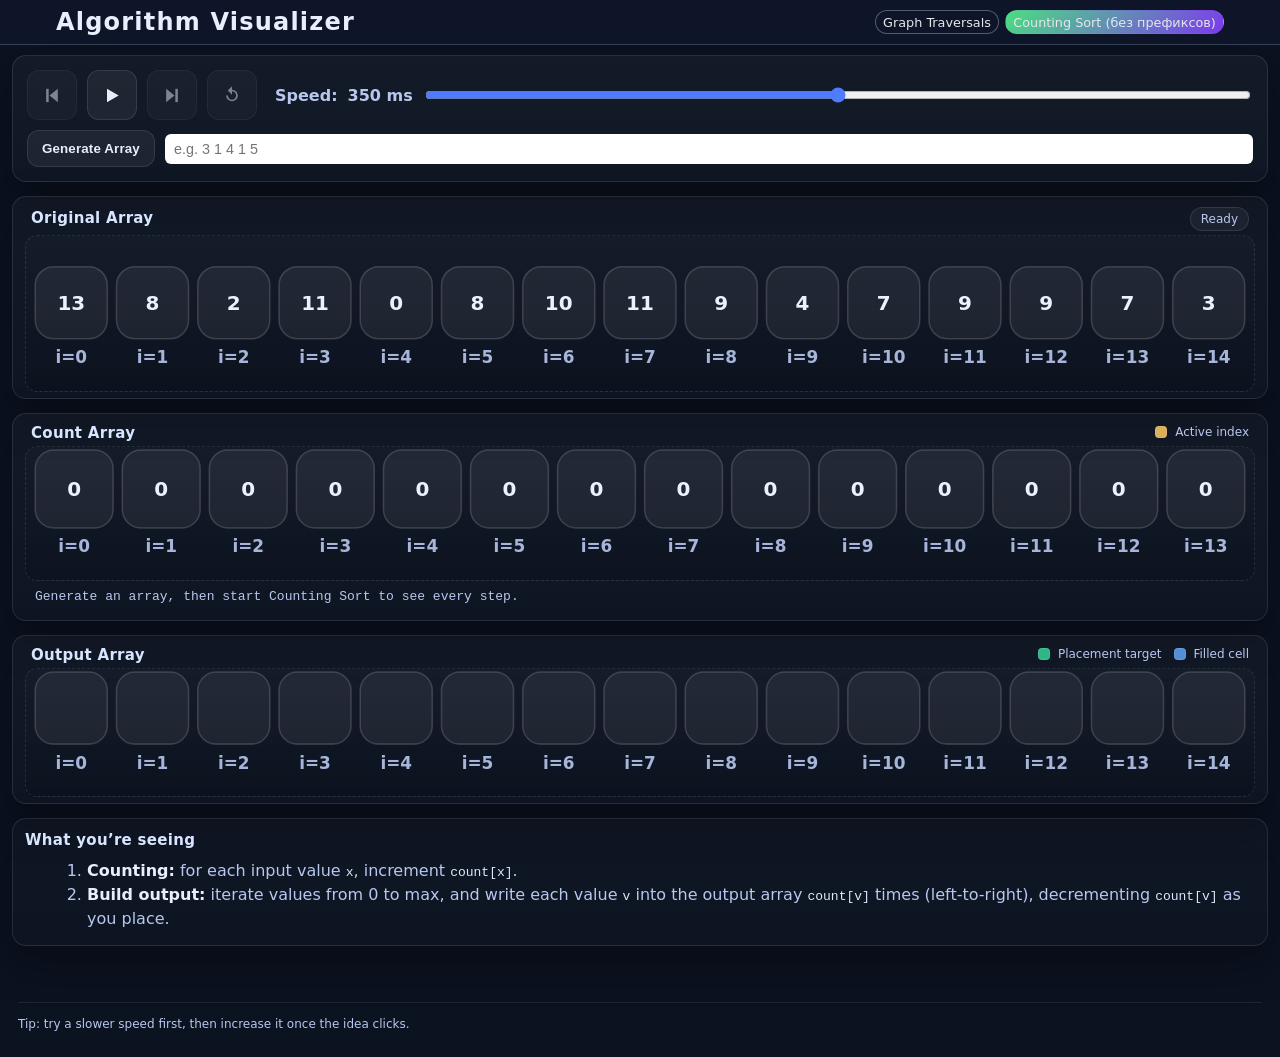
==== counting.html @ d0482acc "удалила кнопку start sort, размеры кнопок сделала побольше, логику кнопок чуть исправила" ====
<!DOCTYPE html>
<html lang="en">
<head>
  <meta charset="UTF-8" />
  <meta name="viewport" content="width=device-width, initial-scale=1.0" />
  <title>Counting Sort - Algorithm Visualizer</title>
  <link rel="stylesheet" href="style for counting.css" />
</head>
<body>
  <header class="header">
    <h1>Algorithm Visualizer</h1>
    <nav class="nav">
      <a href="graph.html" class="nav-link">Graph Traversals</a>
      <a href="counting.html" class="nav-link nav-link--active">Counting Sort (без префиксов)</a>
    </nav>
  </header>

  <main class="container">
      <section class="controls" aria-label="Controls">
        <!-- playback row: start, pause, steps, reset + speed slider -->
        <div class="controls-row controls-row-playback">
          <button id="stepBackBtn" class="btn icon-btn" disabled title="Step Backward">
            <svg viewBox="0 0 24 24">
              <polygon points="19,4 9,12 19,20"></polygon>
              <rect x="5" y="4" width="3" height="16"></rect>
            </svg>
          </button>
          <button id="playPauseBtn" class="btn icon-btn" title="Resume">
            <svg id="playPauseIcon" viewBox="0 0 24 24">
              <polygon points="6,4 20,12 6,20"></polygon>
            </svg>
          </button>
          <button id="stepForwardBtn" class="btn icon-btn" disabled title="Step Forward">
            <svg viewBox="0 0 24 24">
              <polygon points="5,4 15,12 5,20"></polygon>
              <rect x="16" y="4" width="3" height="16"></rect>
            </svg>
          </button>
          <button id="resetBtn" class="btn icon-btn" disabled title="Reset">
            <svg viewBox="0 0 24 24">
              <path d="M12 5V1L7 6l5 5V7a5 5 0 1 1-5 5H5a7 7 0 1 0 7-7z"></path>
            </svg>
          </button>
          <label for="speed" class="label controls-speed-label">
            Speed:
            <span id="speedLabel" class="speed-label-text">250 ms</span>
          </label>
          <input id="speed" type="range" min="1" max="5" step="1" value="3" class="controls-speed-slider" />
        </div>
        <!-- array generation row: generate button + custom input -->
        <div class="controls-row controls-row-generate">
          <button id="generateBtn" class="btn">Generate Array</button>
          <input id="customArray" type="text" placeholder="e.g. 3 1 4 1 5" class="input-array" />
        </div>
      </section>

      <section class="panel panel-viz">
        <div class="panel-header">
          <h2>Original Array</h2>
          <div id="phaseBadge" class="phase-badge" aria-live="polite">Ready</div>
        </div>
        <div class="viz-area">
          <svg
            id="inputSvg"
            class="viz-svg"
            viewBox="0 0 800 220"
            role="img"
            aria-label="Original array visualization"
          ></svg>
        </div>
      </section>

      <section class="panel panel-viz">
        <div class="panel-header">
          <h2>Count Array</h2>
          <div class="legend">
            <span class="legend-item">
              <span class="swatch swatch-active"></span>
              Active index
            </span>
          </div>
        </div>
        <!--короче паметры viewbox потом все равно заменяются через js-->
        <div class="viz-area">
          <svg
            id="countSvg"
            class="viz-svg"
            viewBox="0 0 800 220"
            role="img"
            aria-label="Count array visualization"
          ></svg>
        </div>
        <div id="calcLine" class="calc-line" aria-live="polite"></div>
      </section>

      <section class="panel panel-viz">
        <div class="panel-header">
          <h2>Output Array</h2>
          <div class="legend">
            <span class="legend-item">
              <span class="swatch swatch-place"></span>
              Placement target
            </span>
            <span class="legend-item">
              <span class="swatch swatch-filled"></span>
              Filled cell
            </span>
          </div>
        </div>
        <div class="viz-area">
          <svg
            id="outputSvg"
            class="viz-svg"
            viewBox="0 0 800 180"
            role="img"
            aria-label="Output array visualization"
          ></svg>
        </div>
      </section>

      <section class="panel panel-notes" aria-label="Explanation">
        <h2>What you’re seeing</h2>
        <ol class="notes">
          <li>
            <strong>Counting:</strong> for each input value <code>x</code>, increment <code>count[x]</code>.
          </li>
          <li>
            <strong>Build output:</strong> iterate values from 0 to max, and write each value <code>v</code> into the output
            array <code>count[v]</code> times (left-to-right), decrementing <code>count[v]</code> as you place.
          </li>
        </ol>
      </section>
    </main>

    <footer class="footer">
      <div class="footer-inner">
        Tip: try a slower speed first, then increase it once the idea clicks.
      </div>
    </footer>

    <script src="./js/counting_sort/constants.js"></script>
    <script src="./js/counting_sort/helpers.js"></script>
    <script src="./js/counting_sort/control_buttons.js"></script>
    <script src="./js/counting_sort/state.js"></script>
    <script src="./js/counting_sort/steps.js"></script>
    <script src="./js/counting_sort/rendering.js"></script>
    <script src="./js/counting_sort/main.js"></script>

  </body>
</html>
---- style for counting.css ----
:root{
  --bg: #0b1220;
  --panel: #101a2e;
  --panel2: #0f1930;
  --text: #e8eefc;
  --muted: #b8c7ee;
  --border: rgba(255,255,255,.10);

  --bar: #4f7cff;
  --bar2: #6aa0ff;

  --active: #ffcc66;
  --calc: #a78bfa;
  --place: #34d399;
  --filled: #60a5fa;

  --danger: #fb7185;
  --shadow: 0 16px 40px rgba(0,0,0,.35);
}

*{ box-sizing: border-box; }
html, body{ height:100%; }
body{
  margin:0;
  font-family: ui-sans-serif, system-ui, -apple-system, Segoe UI, Roboto, Arial, "Noto Sans", "Liberation Sans", sans-serif;
  background: var(--bg);
  color: var(--text);
}

code{ color: #dbeafe; }

.header {
  padding: 0.5rem 3.5rem;
  background: rgba(15, 23, 42, 0.9);
  border-bottom: 1px solid rgba(148, 163, 184, 0.3);
  backdrop-filter: blur(10px);
  display: flex;
  flex-wrap: wrap;
  align-items: center;
  justify-content: space-between;
  gap: 0.5rem 1rem;
}

.header h1 {
  font-size: 1.5rem;
  letter-spacing: 0.05em;
  margin: 0;
}

.nav {
  display: flex; /* для горизонтального расположения ссылок */ 
  flex-wrap: wrap; /* чтобы ссылки переносились на новую строку при узком экране */
  gap: 0.375rem; /*расстояние между кнопками*/
}

.nav-link {
  text-decoration: none;
  font-size: 0.8rem;
  padding: 0.2rem 0.45rem;
  border-radius: 999px;
  border: 1px solid rgba(148, 163, 184, 0.5);
  color: #e5e7eb;
  background: rgba(15, 23, 42, 0.6);
  transition: background 0.12s ease, color 0.12s ease, border-color 0.12s ease,
    transform 0.12s ease;
}

/* эффект при наведении на кнопку!! */
.nav-link:hover {
  background: rgba(48, 51, 55, 0.9);
  transform: translateY(-1px);
}

.nav-link--active {
  background: linear-gradient(135deg, #4ade80, #7c3aed);
  border-color: transparent;
}
.subtitle{
  margin: 10px 0 0;
  color: var(--muted);
  max-width: 70ch;
  line-height: 1.45;
}

.container{
  max-width: 1500px;
  margin: 0 auto;
  padding: 10px 12px 42px;
  display: grid;
  gap: 14px;
}

.icon-btn {
  width: 50px;
  height: 50px;

  display: flex;
  align-items: center;
  justify-content: center;
}

.icon-btn svg {
  width: 35px;
  height: 35px;
  fill: currentColor;
}

.controls{
  background: linear-gradient(180deg, rgba(255,255,255,.04), rgba(255,255,255,.02));
  border: 1px solid var(--border);
  border-radius: 14px;
  padding: 14px;
  box-shadow: var(--shadow);
}
.controls-row{
  display: flex;
  gap: 10px;
  flex-wrap: wrap;
  align-items: center;
}
.controls-row-playback{
  flex-wrap: nowrap;
  align-items: center;
}
.controls-speed-label{
  margin-left: 8px;
  margin-right: 0;
  white-space: nowrap;
}
.controls-speed-slider{
  width: 90px;
  min-width: 90px;
}
.controls-row-generate{
  margin-top: 10px;
}
.controls-row-wide{
  margin-top: 10px;
  display: grid;
  grid-template-columns: 110px 1fr auto;
  gap: 12px;
  align-items: center;
}

/* custom input for manual array entry */
.input-array{
  padding: 6px 8px;
  border: 1px solid var(--border);
  border-radius: 6px;
  flex: 1;
  min-width: 180px;
  font-size: 0.9rem;
}

.label{
  display:flex;
  gap: 10px;
  align-items:center;
  color: var(--muted);
  font-weight: 600;
}
.pill{
  background: rgba(255,255,255,.08);
  border: 1px solid var(--border);
  padding: 4px 10px;
  border-radius: 999px;
  color: var(--text);
  font-size: 12px;
  letter-spacing: .2px;
}
.hint{
  color: var(--muted);
  font-size: 12px;
}
input[type="range"]{
  width: 100%;
  accent-color: var(--bar);
}

.btn{
  cursor:pointer;
  border-radius: 12px;
  border: 1px solid var(--border);
  padding: 10px 14px;
  background: rgba(255,255,255,.06);
  color: var(--text);
  font-weight: 650;
  letter-spacing: .15px;
  transition: transform .08s ease, background .18s ease, border-color .18s ease, opacity .18s ease;
}
.btn:hover{ background: rgba(255,255,255,.10); }
.btn:active{ transform: translateY(1px); }
.btn:disabled{
  opacity: .5;
  cursor: not-allowed;
}
.btn-primary{
  background: rgba(79,124,255,.22);
  border-color: rgba(79,124,255,.45);
}
.btn-primary:hover{
  background: rgba(79,124,255,.28);
}

.panel{
  background: linear-gradient(180deg, rgba(255,255,255,.03), rgba(255,255,255,.015));
  border: 1px solid var(--border);
  border-radius: 14px;
  padding: 12px 12px 8px;
  box-shadow: var(--shadow);
}
.panel-viz{
  padding: 8px 12px 6px;
}
.panel-viz .panel-header{
  padding: 2px 6px 4px;
}
.panel-viz .viz-area{
  padding: 0;
}
.viz-svg{
  width: 100%;
  height: auto;
  display: block;
}
.panel-header{
  display:flex;
  justify-content: space-between;
  align-items: baseline;
  gap: 12px;
  padding: 2px 6px 8px;
}
.panel h2{
  margin: 0;
  font-size: 15px;
  letter-spacing: .3px;
  color: #d8e5ff;
}
.legend{
  display:flex;
  gap: 12px;
  flex-wrap: wrap;
  align-items:center;
  color: var(--muted);
  font-size: 12px;
}
.legend-item{
  display:flex;
  align-items:center;
  gap: 8px;
}
.swatch{
  width: 12px;
  height: 12px;
  border-radius: 4px;
  border: 1px solid var(--border);
}
.swatch-active{ background: rgba(255,204,102,.85); }
.swatch-calc{ background: rgba(167,139,250,.85); }
.swatch-place{ background: rgba(52,211,153,.85); }
.swatch-filled{ background: rgba(96,165,250,.85); }

.phase-badge{
  font-size: 12px;
  padding: 4px 10px;
  border-radius: 999px;
  border: 1px solid var(--border);
  background: rgba(255,255,255,.05);
  color: var(--muted);
}
.phase-badge.phase1{ color: #ffe3a7; border-color: rgba(255,204,102,.35); background: rgba(255,204,102,.12); }
.phase-badge.phase2{ color: #e9ddff; border-color: rgba(167,139,250,.40); background: rgba(167,139,250,.12); }
.phase-badge.phase3{ color: #caffea; border-color: rgba(52,211,153,.38); background: rgba(52,211,153,.12); }
.phase-badge.done{ color: #cfe3ff; border-color: rgba(79,124,255,.40); background: rgba(79,124,255,.12); }

.viz-area{
  padding: 6px;
}
.viz-svg{
  width: 100%;
  height: auto;
  display:block;
  border-radius: 12px;
  border: 1px dashed rgba(255,255,255,.10);
  background:
    linear-gradient(180deg, rgba(255,255,255,.02), rgba(0,0,0,.10));
}

.calc-line{
  min-height: 20px;
  padding: 8px 10px 10px;
  color: var(--muted);
  font-size: 13px;
  font-family: ui-monospace, SFMono-Regular, Menlo, Monaco, Consolas, "Liberation Mono", "Courier New", monospace;
}
.calc-line strong{ color: var(--text); }

.panel-notes{
  background: linear-gradient(180deg, rgba(255,255,255,.02), rgba(255,255,255,.01));
}
.notes{
  margin: 10px 0 6px 22px;
  color: var(--muted);
  line-height: 1.5;
}
.notes strong{ color: var(--text); }

.footer{
  padding: 14px 18px 26px;
  color: var(--muted);
}
.footer-inner{
  max-width: 1500px;
  margin: 0 auto;
  border-top: 1px solid rgba(255,255,255,.08);
  padding-top: 14px;
  font-size: 12px;
}

/* SVG elements */
.bar-rect{
  fill: rgba(79,124,255,.72);
  stroke: rgba(255,255,255,.18);
  stroke-width: 1;
  transition: fill .22s ease, stroke .22s ease, opacity .22s ease;
}
.bar-rect.dim{ opacity: .45; }
.bar-rect.active{
  fill: rgba(255,204,102,.85);
  stroke: rgba(255,204,102,.75);
}
.bar-rect.placed{
  fill: rgba(52,211,153,.75);
  stroke: rgba(52,211,153,.75);
}
.bar-text{
  fill: #eaf2ff;
  font-size: 14px;
  font-weight: 700;
  text-anchor: middle;
  dominant-baseline: central;
  pointer-events: none;
}
.bar-index{
  fill: rgba(184,199,238,.9);
  font-size: 12px;
  text-anchor: middle;
  dominant-baseline: hanging;
  pointer-events: none;
}

.cell-rect{
  fill: rgba(255,255,255,.06);
  stroke: rgba(255,255,255,.16);
  stroke-width: 1;
  transition: fill .22s ease, stroke .22s ease;
}
.cell-rect.dim{ opacity: .45; }
.cell-rect.placed{
  fill: rgba(52,211,153,.16);
  stroke: rgba(52,211,153,.75);
}
.cell-rect.active{
  fill: rgba(255,204,102,.18);
  stroke: rgba(255,204,102,.75);
}
.cell-rect.calc{
  fill: rgba(167,139,250,.18);
  stroke: rgba(167,139,250,.75);
}
.cell-rect.place{
  fill: rgba(52,211,153,.18);
  stroke: rgba(52,211,153,.75);
}
.cell-rect.filled{
  fill: rgba(96,165,250,.20);
  stroke: rgba(96,165,250,.70);
}

.cell-text{
  fill: #eaf2ff;
  font-size: 13px;
  font-weight: 700;
  text-anchor: middle;
  dominant-baseline: central;
  pointer-events: none;
}
.cell-subtext{
  fill: rgba(184,199,238,.9);
  font-size: 11px;
  font-weight: 650;
  text-anchor: middle;
  dominant-baseline: central;
  pointer-events: none;
}

@media (max-width: 720px){
  .controls-row-wide{
    grid-template-columns: 1fr;
    align-items: start;
  }
  .controls-row-playback{
    flex-wrap: wrap;
  }
}
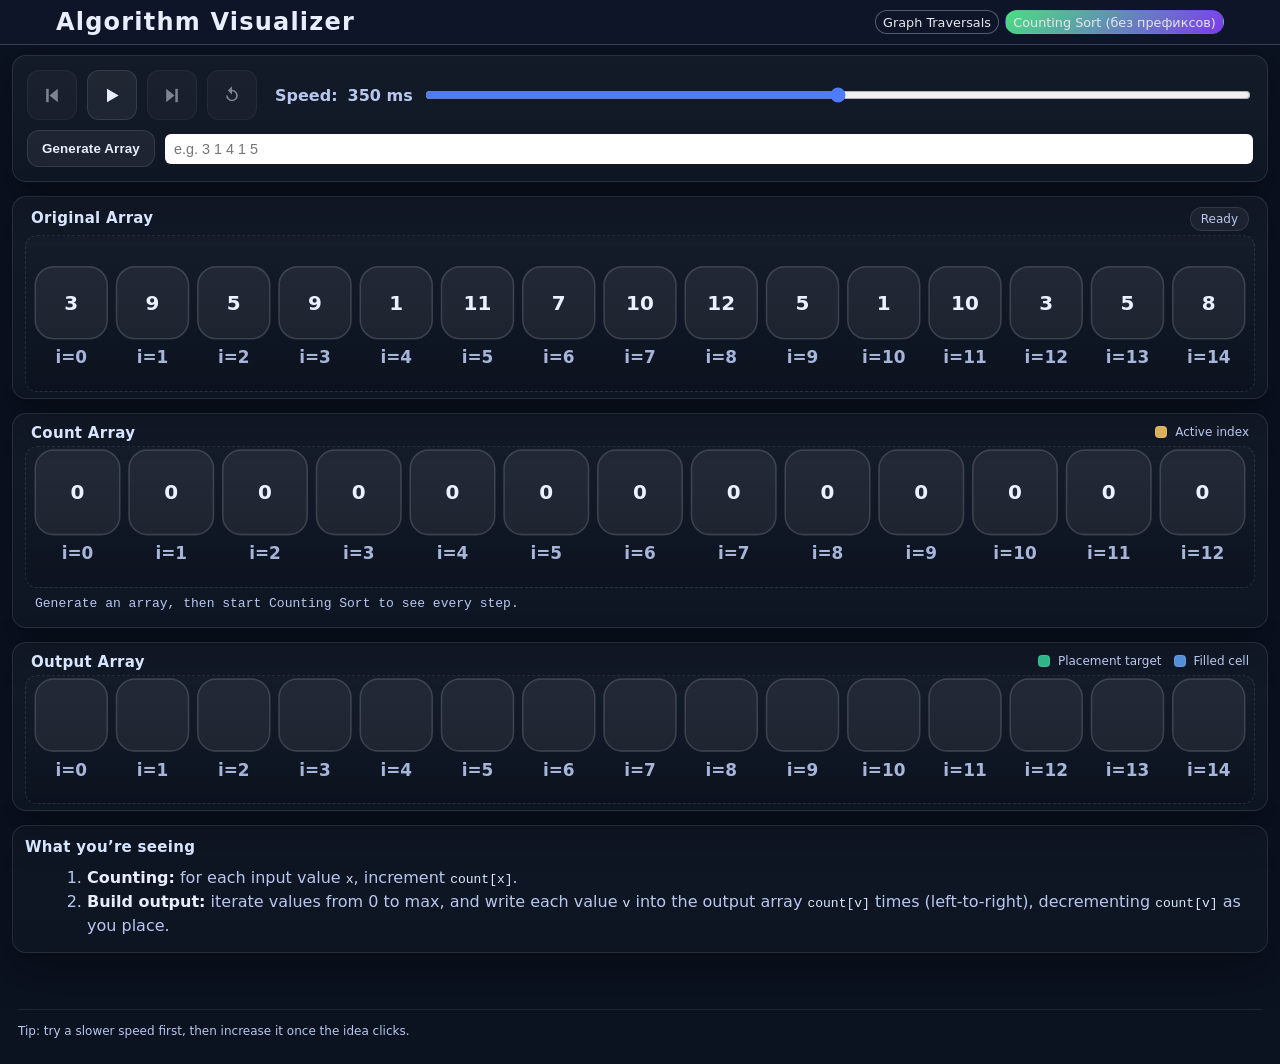
==== commit f2c5410d: "перенесла базовые элементы в base.css, почистила css для counting. графы еще не подключала и не трог" ====
--- a/counting.html
+++ b/counting.html
@@ -4,6 +4,7 @@
   <meta charset="UTF-8" />
   <meta name="viewport" content="width=device-width, initial-scale=1.0" />
   <title>Counting Sort - Algorithm Visualizer</title>
+  <link rel="stylesheet" href="base.css" />
   <link rel="stylesheet" href="style for counting.css" />
 </head>
 <body>
@@ -50,7 +51,7 @@
         <!-- array generation row: generate button + custom input -->
         <div class="controls-row controls-row-generate">
           <button id="generateBtn" class="btn">Generate Array</button>
-          <input id="customArray" type="text" placeholder="e.g. 3 1 4 1 5" class="input-array" />
+          <input id="customArray" type="text" placeholder="e.g. 3 1 4 1 5" class="input-text" />
         </div>
       </section>
 
--- a/base.css
+++ b/base.css
@@ -0,0 +1,289 @@
+/* цветовая схема */
+:root{
+  --bg: #0b1220;
+  --panel: #101a2e;
+  --panel2: #0f1930;
+  --text: #e8eefc;
+  --muted: #b8c7ee;
+  --border: rgba(255,255,255,.10);
+
+  --bar: #4f7cff;
+  --bar2: #6aa0ff;
+
+  --active: #ffcc66;
+  --calc: #a78bfa;
+  --place: #34d399;
+  --filled: #60a5fa;
+
+  --danger: #fb7185;
+  --shadow: 0 16px 40px rgba(0,0,0,.35);
+}
+
+/* базовые стили */
+*{ box-sizing: border-box; }
+html, body{ height:100%; }
+body{
+  margin:0;
+  font-family: ui-sans-serif, system-ui, -apple-system, Segoe UI, Roboto, Arial, "Noto Sans", "Liberation Sans", sans-serif;
+  background: var(--bg);
+  color: var(--text);
+}
+
+code{ color: #dbeafe; }
+
+/* панель и элементы */
+.header {
+  padding: 0.5rem 3.5rem;
+  background: rgba(15, 23, 42, 0.9);
+  border-bottom: 1px solid rgba(148, 163, 184, 0.3);
+  backdrop-filter: blur(10px);
+  display: flex;
+  flex-wrap: wrap;
+  align-items: center;
+  justify-content: space-between;
+  gap: 0.5rem 1rem;
+}
+
+.header h1 {
+  font-size: 1.5rem;
+  letter-spacing: 0.05em;
+  margin: 0;
+}
+
+.nav {
+  display: flex; /* для горизонтального расположения ссылок */ 
+  flex-wrap: wrap; /* чтобы ссылки переносились на новую строку при узком экране */
+  gap: 0.375rem; /*расстояние между кнопками*/
+}
+
+.nav-link {
+  text-decoration: none;
+  font-size: 0.8rem;
+  padding: 0.2rem 0.45rem;
+  border-radius: 999px;
+  border: 1px solid rgba(148, 163, 184, 0.5);
+  color: #e5e7eb;
+  background: rgba(15, 23, 42, 0.6);
+  transition: background 0.12s ease, color 0.12s ease, border-color 0.12s ease,
+    transform 0.12s ease;
+}
+
+/* эффект при наведении на кнопку!! */
+.nav-link:hover {
+  background: rgba(48, 51, 55, 0.9);
+  transform: translateY(-1px);
+}
+
+.nav-link--active {
+  background: linear-gradient(135deg, #4ade80, #7c3aed);
+  border-color: transparent;
+}
+
+/* Layout страницы */
+.subtitle{
+  margin: 10px 0 0;
+  color: var(--muted);
+  max-width: 70ch;
+  line-height: 1.45;
+}
+
+.container{
+  max-width: 1500px;
+  margin: 0 auto;
+  padding: 10px 12px 42px;
+  display: grid;
+  gap: 14px;
+}
+
+.footer{
+  padding: 14px 18px 26px;
+  color: var(--muted);
+}
+.footer-inner{
+  max-width: 1500px;
+  margin: 0 auto;
+  border-top: 1px solid rgba(255,255,255,.08);
+  padding-top: 14px;
+  font-size: 12px;
+}
+
+/* панели */
+
+.panel{
+  background: linear-gradient(180deg, rgba(255,255,255,.03), rgba(255,255,255,.015));
+  border: 1px solid var(--border);
+  border-radius: 14px;
+  padding: 12px 12px 8px;
+  box-shadow: var(--shadow);
+}
+.panel-header{
+  display:flex;
+  justify-content: space-between;
+  align-items: baseline;
+  gap: 12px;
+  padding: 2px 6px 8px;
+}
+.panel-viz{
+  padding: 8px 12px 6px;
+}
+.panel-viz .panel-header{
+  padding: 2px 6px 4px;
+}
+.panel-notes{
+  background: linear-gradient(180deg, rgba(255,255,255,.02), rgba(255,255,255,.01));
+}
+
+/* контроллеры*/
+
+.controls{
+  background: linear-gradient(180deg, rgba(255,255,255,.04), rgba(255,255,255,.02));
+  border: 1px solid var(--border);
+  border-radius: 14px;
+  padding: 14px;
+  box-shadow: var(--shadow);
+}
+.controls-row{
+  display: flex;
+  gap: 10px;
+  flex-wrap: wrap;
+  align-items: center;
+}
+.controls-row-playback{
+  flex-wrap: nowrap;
+  align-items: center;
+}
+
+.controls-row-generate{
+  margin-top: 10px;
+}
+.controls-row-wide{
+  margin-top: 10px;
+  display: grid;
+  grid-template-columns: 110px 1fr auto;
+  gap: 12px;
+  align-items: center;
+}
+
+/* ui */
+.label{
+  display:flex;
+  gap: 10px;
+  align-items:center;
+  color: var(--muted);
+  font-weight: 600;
+}
+.pill{
+  background: rgba(255,255,255,.08);
+  border: 1px solid var(--border);
+  padding: 4px 10px;
+  border-radius: 999px;
+  color: var(--text);
+  font-size: 12px;
+  letter-spacing: .2px;
+}
+.hint{
+  color: var(--muted);
+  font-size: 12px;
+}
+
+/* кнопки */
+
+.btn{
+  cursor:pointer;
+  border-radius: 12px;
+  border: 1px solid var(--border);
+  padding: 10px 14px;
+  background: rgba(255,255,255,.06);
+  color: var(--text);
+  font-weight: 650;
+  letter-spacing: .15px;
+  transition: transform .08s ease, background .18s ease, border-color .18s ease, opacity .18s ease;
+}
+.btn:hover{ background: rgba(255,255,255,.10); }
+.btn:active{ transform: translateY(1px); }
+.btn:disabled{
+  opacity: .5;
+  cursor: not-allowed;
+}
+.btn-primary{
+  background: rgba(79,124,255,.22);
+  border-color: rgba(79,124,255,.45);
+}
+.btn-primary:hover{
+  background: rgba(79,124,255,.28);
+}
+
+/* слайдер */
+
+.controls-speed-label{
+  margin-left: 8px;
+  margin-right: 0;
+  white-space: nowrap;
+}
+
+.controls-speed-slider{
+  width: 90px;
+  min-width: 90px;
+}
+
+input[type="range"]{
+  width: 100%;
+  accent-color: var(--bar);
+}
+
+/* input */
+
+.input-text{
+  padding: 6px 8px;
+  border: 1px solid var(--border);
+  border-radius: 6px;
+  flex: 1;
+  min-width: 180px;
+  font-size: 0.9rem;
+}
+
+/* icons */
+
+.icon-btn {
+  width: 50px;
+  height: 50px;
+
+  display: flex;
+  align-items: center;
+  justify-content: center;
+}
+
+.icon-btn svg {
+  width: 35px;
+  height: 35px;
+  fill: currentColor;
+}
+
+/* адаптивность */
+
+@media (max-width: 720px){
+  .controls-row-wide{
+    grid-template-columns: 1fr;
+    align-items: start;
+  }
+  .controls-row-playback{
+    flex-wrap: wrap;
+  }
+}
+
+/*я хз*/
+.panel-viz .viz-area{
+  padding: 0;
+}
+.viz-svg{
+  width: 100%;
+  display: block;
+}
+
+.panel h2{
+  margin: 0;
+  font-size: 15px;
+  letter-spacing: .3px;
+  color: #d8e5ff;
+}
+/*---------*/
--- a/style for counting.css
+++ b/style for counting.css
@@ -1,241 +1,52 @@
-:root{
-  --bg: #0b1220;
-  --panel: #101a2e;
-  --panel2: #0f1930;
-  --text: #e8eefc;
-  --muted: #b8c7ee;
-  --border: rgba(255,255,255,.10);
-
-  --bar: #4f7cff;
-  --bar2: #6aa0ff;
-
-  --active: #ffcc66;
-  --calc: #a78bfa;
-  --place: #34d399;
-  --filled: #60a5fa;
-
-  --danger: #fb7185;
-  --shadow: 0 16px 40px rgba(0,0,0,.35);
+/* +1 анимация */
+.plus-one-float {
+  position: fixed;
+  color: #ffaa00;
+  font-size: 24px;
+  font-weight: bold;
+  text-shadow: 0 0 5px black, 0 0 10px rgba(255, 170, 0, 0.5);
+  pointer-events: none;
+  z-index: 9999;
+  animation: float-down 0.5s linear forwards;
 }
 
-*{ box-sizing: border-box; }
-html, body{ height:100%; }
-body{
-  margin:0;
-  font-family: ui-sans-serif, system-ui, -apple-system, Segoe UI, Roboto, Arial, "Noto Sans", "Liberation Sans", sans-serif;
-  background: var(--bg);
-  color: var(--text);
+@keyframes float-down {
+  0% {
+    opacity: 1;
+    transform: translateY(0);
+  }
+  80% {
+    opacity: 1;
+    transform: translateY(25px);
+  }
+  100% {
+    opacity: 0;
+    transform: translateY(35px);
+  }
 }
 
-code{ color: #dbeafe; }
-
-.header {
-  padding: 0.5rem 3.5rem;
-  background: rgba(15, 23, 42, 0.9);
-  border-bottom: 1px solid rgba(148, 163, 184, 0.3);
-  backdrop-filter: blur(10px);
-  display: flex;
-  flex-wrap: wrap;
-  align-items: center;
-  justify-content: space-between;
-  gap: 0.5rem 1rem;
+/* Эффект пульсации при изменении числа (который не работает :3)*/
+.cell-text.highlight {
+  animation: pulse 0.3s ease-out;
+  fill: #ffaa00 !important;
+  font-weight: bold;
 }
 
-.header h1 {
-  font-size: 1.5rem;
-  letter-spacing: 0.05em;
-  margin: 0;
+@keyframes pulse {
+  0% {
+    transform: scale(1);
+  }
+  50% {
+    transform: scale(1.4);
+    fill: #ffaa00;
+  }
+  100% {
+    transform: scale(1);
+  }
 }
+/*------------*/
 
-.nav {
-  display: flex; /* для горизонтального расположения ссылок */ 
-  flex-wrap: wrap; /* чтобы ссылки переносились на новую строку при узком экране */
-  gap: 0.375rem; /*расстояние между кнопками*/
-}
-
-.nav-link {
-  text-decoration: none;
-  font-size: 0.8rem;
-  padding: 0.2rem 0.45rem;
-  border-radius: 999px;
-  border: 1px solid rgba(148, 163, 184, 0.5);
-  color: #e5e7eb;
-  background: rgba(15, 23, 42, 0.6);
-  transition: background 0.12s ease, color 0.12s ease, border-color 0.12s ease,
-    transform 0.12s ease;
-}
-
-/* эффект при наведении на кнопку!! */
-.nav-link:hover {
-  background: rgba(48, 51, 55, 0.9);
-  transform: translateY(-1px);
-}
-
-.nav-link--active {
-  background: linear-gradient(135deg, #4ade80, #7c3aed);
-  border-color: transparent;
-}
-.subtitle{
-  margin: 10px 0 0;
-  color: var(--muted);
-  max-width: 70ch;
-  line-height: 1.45;
-}
-
-.container{
-  max-width: 1500px;
-  margin: 0 auto;
-  padding: 10px 12px 42px;
-  display: grid;
-  gap: 14px;
-}
-
-.icon-btn {
-  width: 50px;
-  height: 50px;
-
-  display: flex;
-  align-items: center;
-  justify-content: center;
-}
-
-.icon-btn svg {
-  width: 35px;
-  height: 35px;
-  fill: currentColor;
-}
-
-.controls{
-  background: linear-gradient(180deg, rgba(255,255,255,.04), rgba(255,255,255,.02));
-  border: 1px solid var(--border);
-  border-radius: 14px;
-  padding: 14px;
-  box-shadow: var(--shadow);
-}
-.controls-row{
-  display: flex;
-  gap: 10px;
-  flex-wrap: wrap;
-  align-items: center;
-}
-.controls-row-playback{
-  flex-wrap: nowrap;
-  align-items: center;
-}
-.controls-speed-label{
-  margin-left: 8px;
-  margin-right: 0;
-  white-space: nowrap;
-}
-.controls-speed-slider{
-  width: 90px;
-  min-width: 90px;
-}
-.controls-row-generate{
-  margin-top: 10px;
-}
-.controls-row-wide{
-  margin-top: 10px;
-  display: grid;
-  grid-template-columns: 110px 1fr auto;
-  gap: 12px;
-  align-items: center;
-}
-
-/* custom input for manual array entry */
-.input-array{
-  padding: 6px 8px;
-  border: 1px solid var(--border);
-  border-radius: 6px;
-  flex: 1;
-  min-width: 180px;
-  font-size: 0.9rem;
-}
-
-.label{
-  display:flex;
-  gap: 10px;
-  align-items:center;
-  color: var(--muted);
-  font-weight: 600;
-}
-.pill{
-  background: rgba(255,255,255,.08);
-  border: 1px solid var(--border);
-  padding: 4px 10px;
-  border-radius: 999px;
-  color: var(--text);
-  font-size: 12px;
-  letter-spacing: .2px;
-}
-.hint{
-  color: var(--muted);
-  font-size: 12px;
-}
-input[type="range"]{
-  width: 100%;
-  accent-color: var(--bar);
-}
-
-.btn{
-  cursor:pointer;
-  border-radius: 12px;
-  border: 1px solid var(--border);
-  padding: 10px 14px;
-  background: rgba(255,255,255,.06);
-  color: var(--text);
-  font-weight: 650;
-  letter-spacing: .15px;
-  transition: transform .08s ease, background .18s ease, border-color .18s ease, opacity .18s ease;
-}
-.btn:hover{ background: rgba(255,255,255,.10); }
-.btn:active{ transform: translateY(1px); }
-.btn:disabled{
-  opacity: .5;
-  cursor: not-allowed;
-}
-.btn-primary{
-  background: rgba(79,124,255,.22);
-  border-color: rgba(79,124,255,.45);
-}
-.btn-primary:hover{
-  background: rgba(79,124,255,.28);
-}
-
-.panel{
-  background: linear-gradient(180deg, rgba(255,255,255,.03), rgba(255,255,255,.015));
-  border: 1px solid var(--border);
-  border-radius: 14px;
-  padding: 12px 12px 8px;
-  box-shadow: var(--shadow);
-}
-.panel-viz{
-  padding: 8px 12px 6px;
-}
-.panel-viz .panel-header{
-  padding: 2px 6px 4px;
-}
-.panel-viz .viz-area{
-  padding: 0;
-}
-.viz-svg{
-  width: 100%;
-  height: auto;
-  display: block;
-}
-.panel-header{
-  display:flex;
-  justify-content: space-between;
-  align-items: baseline;
-  gap: 12px;
-  padding: 2px 6px 8px;
-}
-.panel h2{
-  margin: 0;
-  font-size: 15px;
-  letter-spacing: .3px;
-  color: #d8e5ff;
-}
+/* легенда */
 .legend{
   display:flex;
   gap: 12px;
@@ -260,6 +71,7 @@
 .swatch-place{ background: rgba(52,211,153,.85); }
 .swatch-filled{ background: rgba(96,165,250,.85); }
 
+/* фазовые значки */
 .phase-badge{
   font-size: 12px;
   padding: 4px 10px;
@@ -273,6 +85,7 @@
 .phase-badge.phase3{ color: #caffea; border-color: rgba(52,211,153,.38); background: rgba(52,211,153,.12); }
 .phase-badge.done{ color: #cfe3ff; border-color: rgba(79,124,255,.40); background: rgba(79,124,255,.12); }
 
+/* svg сортировки */
 .viz-area{
   padding: 6px;
 }
@@ -285,7 +98,9 @@
   background:
     linear-gradient(180deg, rgba(255,255,255,.02), rgba(0,0,0,.10));
 }
+/*-------------*/
 
+/* подсветка значений (?) */
 .calc-line{
   min-height: 20px;
   padding: 8px 10px 10px;
@@ -295,9 +110,6 @@
 }
 .calc-line strong{ color: var(--text); }
 
-.panel-notes{
-  background: linear-gradient(180deg, rgba(255,255,255,.02), rgba(255,255,255,.01));
-}
 .notes{
   margin: 10px 0 6px 22px;
   color: var(--muted);
@@ -305,50 +117,7 @@
 }
 .notes strong{ color: var(--text); }
 
-.footer{
-  padding: 14px 18px 26px;
-  color: var(--muted);
-}
-.footer-inner{
-  max-width: 1500px;
-  margin: 0 auto;
-  border-top: 1px solid rgba(255,255,255,.08);
-  padding-top: 14px;
-  font-size: 12px;
-}
-
-/* SVG elements */
-.bar-rect{
-  fill: rgba(79,124,255,.72);
-  stroke: rgba(255,255,255,.18);
-  stroke-width: 1;
-  transition: fill .22s ease, stroke .22s ease, opacity .22s ease;
-}
-.bar-rect.dim{ opacity: .45; }
-.bar-rect.active{
-  fill: rgba(255,204,102,.85);
-  stroke: rgba(255,204,102,.75);
-}
-.bar-rect.placed{
-  fill: rgba(52,211,153,.75);
-  stroke: rgba(52,211,153,.75);
-}
-.bar-text{
-  fill: #eaf2ff;
-  font-size: 14px;
-  font-weight: 700;
-  text-anchor: middle;
-  dominant-baseline: central;
-  pointer-events: none;
-}
-.bar-index{
-  fill: rgba(184,199,238,.9);
-  font-size: 12px;
-  text-anchor: middle;
-  dominant-baseline: hanging;
-  pointer-events: none;
-}
-
+/* клеточки */
 .cell-rect{
   fill: rgba(255,255,255,.06);
   stroke: rgba(255,255,255,.16);
@@ -392,14 +161,4 @@
   text-anchor: middle;
   dominant-baseline: central;
   pointer-events: none;
-}
-
-@media (max-width: 720px){
-  .controls-row-wide{
-    grid-template-columns: 1fr;
-    align-items: start;
-  }
-  .controls-row-playback{
-    flex-wrap: wrap;
-  }
-}
+}
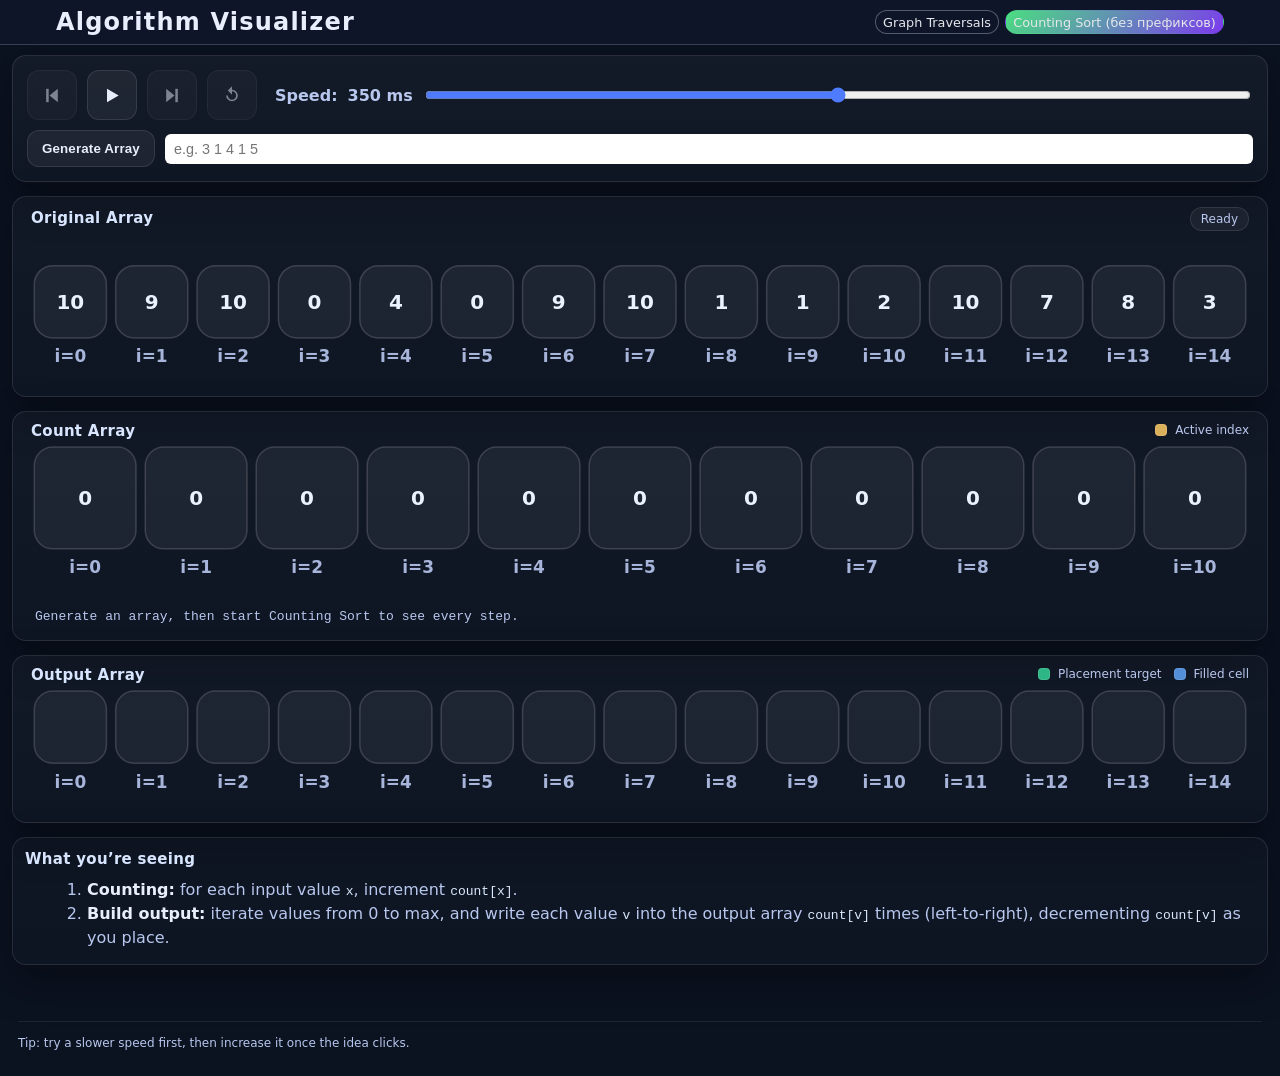
==== commit 1530c0be: "почистила css для графа, переработала html, убрала лишнее, пока идентичности между страницами нет" ====
--- a/counting.html
+++ b/counting.html
@@ -16,7 +16,7 @@
     </nav>
   </header>
 
-  <main class="container">
+    <main class="container">
       <section class="controls" aria-label="Controls">
         <!-- playback row: start, pause, steps, reset + speed slider -->
         <div class="controls-row controls-row-playback">
--- a/base.css
+++ b/base.css
@@ -17,6 +17,17 @@
 
   --danger: #fb7185;
   --shadow: 0 16px 40px rgba(0,0,0,.35);
+
+ --node-default:#1f2937;
+  --node-border:#38bdf8;
+
+  --node-active:#f97316;
+  --node-visited:#22c55e;
+}
+
+/* для приглушения */
+.dim{
+  opacity:.35;
 }
 
 /* базовые стили */
@@ -287,3 +298,28 @@
   color: #d8e5ff;
 }
 /*---------*/
+/* легенда */
+.legend{
+  display:flex;
+  gap: 12px;
+  flex-wrap: wrap;
+  align-items:center;
+  color: var(--muted);
+  font-size: 12px;
+}
+.legend-item{
+  display:flex;
+  align-items:center;
+  gap: 8px;
+}
+/*что-то от легенды осталось*/
+.swatch{
+  width: 12px;
+  height: 12px;
+  border-radius: 4px;
+  border: 1px solid var(--border);
+}
+.swatch-active{ background: rgba(255,204,102,.85); }
+.swatch-calc{ background: rgba(167,139,250,.85); }
+.swatch-place{ background: rgba(52,211,153,.85); }
+.swatch-filled{ background: rgba(96,165,250,.85); }
--- a/style for counting.css
+++ b/style for counting.css
@@ -46,31 +46,6 @@
 }
 /*------------*/
 
-/* легенда */
-.legend{
-  display:flex;
-  gap: 12px;
-  flex-wrap: wrap;
-  align-items:center;
-  color: var(--muted);
-  font-size: 12px;
-}
-.legend-item{
-  display:flex;
-  align-items:center;
-  gap: 8px;
-}
-.swatch{
-  width: 12px;
-  height: 12px;
-  border-radius: 4px;
-  border: 1px solid var(--border);
-}
-.swatch-active{ background: rgba(255,204,102,.85); }
-.swatch-calc{ background: rgba(167,139,250,.85); }
-.swatch-place{ background: rgba(52,211,153,.85); }
-.swatch-filled{ background: rgba(96,165,250,.85); }
-
 /* фазовые значки */
 .phase-badge{
   font-size: 12px;
@@ -89,15 +64,7 @@
 .viz-area{
   padding: 6px;
 }
-.viz-svg{
-  width: 100%;
-  height: auto;
-  display:block;
-  border-radius: 12px;
-  border: 1px dashed rgba(255,255,255,.10);
-  background:
-    linear-gradient(180deg, rgba(255,255,255,.02), rgba(0,0,0,.10));
-}
+
 /*-------------*/
 
 /* подсветка значений (?) */
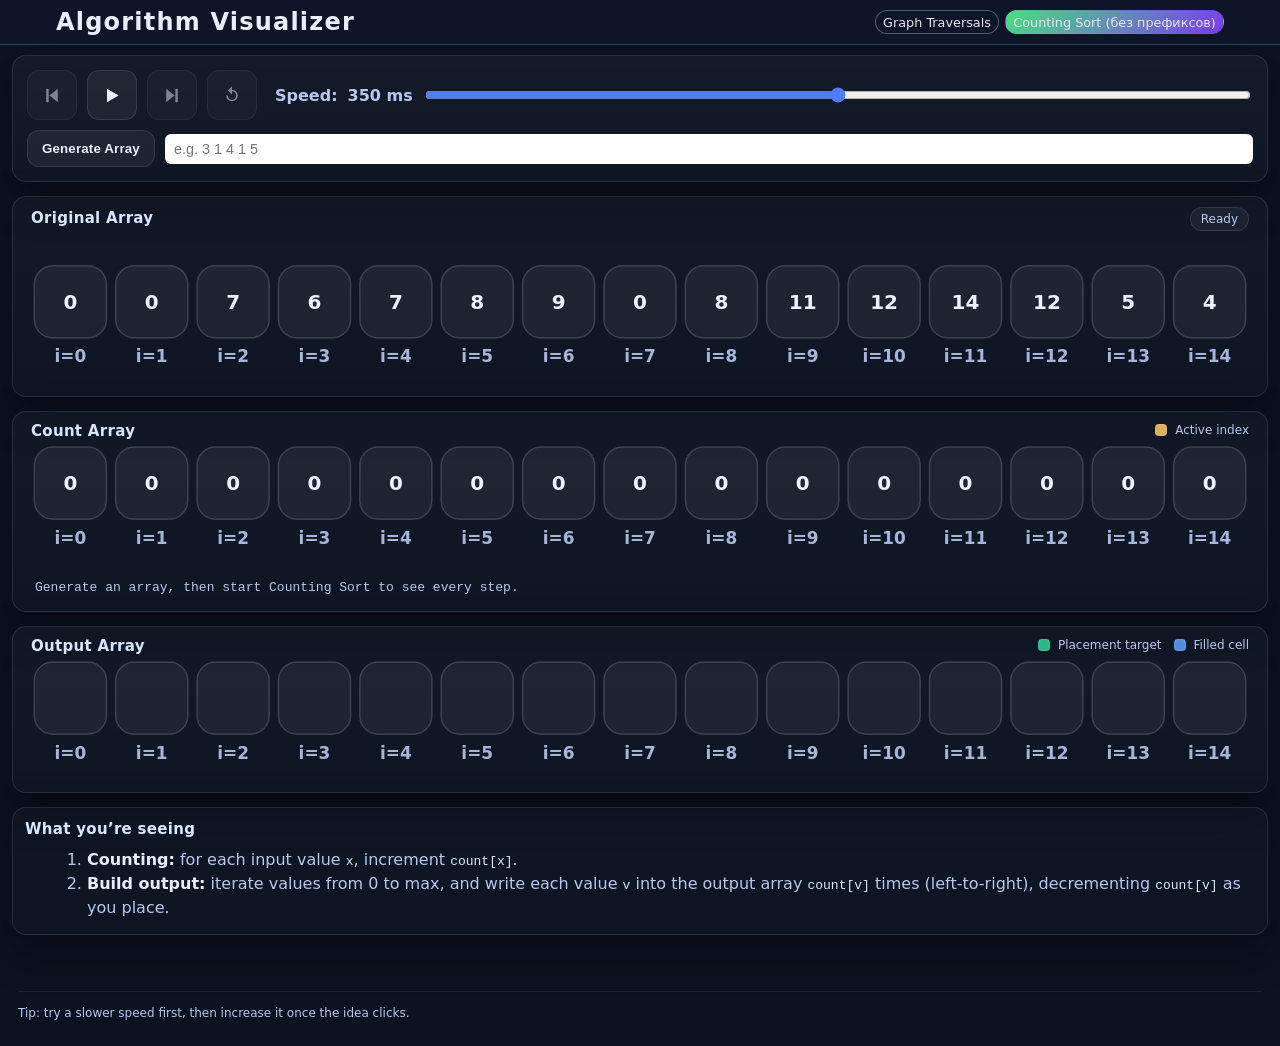
==== commit 70f2508f: "теперь одинаковое оформление скелета страниц!!!" ====
--- a/counting.html
+++ b/counting.html
@@ -43,8 +43,8 @@
             </svg>
           </button>
           <label for="speed" class="label controls-speed-label">
-            Speed:
-            <span id="speedLabel" class="speed-label-text">250 ms</span>
+        Speed:
+          <span id="speedLabel" class="speed-label-text">250 ms</span>
           </label>
           <input id="speed" type="range" min="1" max="5" step="1" value="3" class="controls-speed-slider" />
         </div>
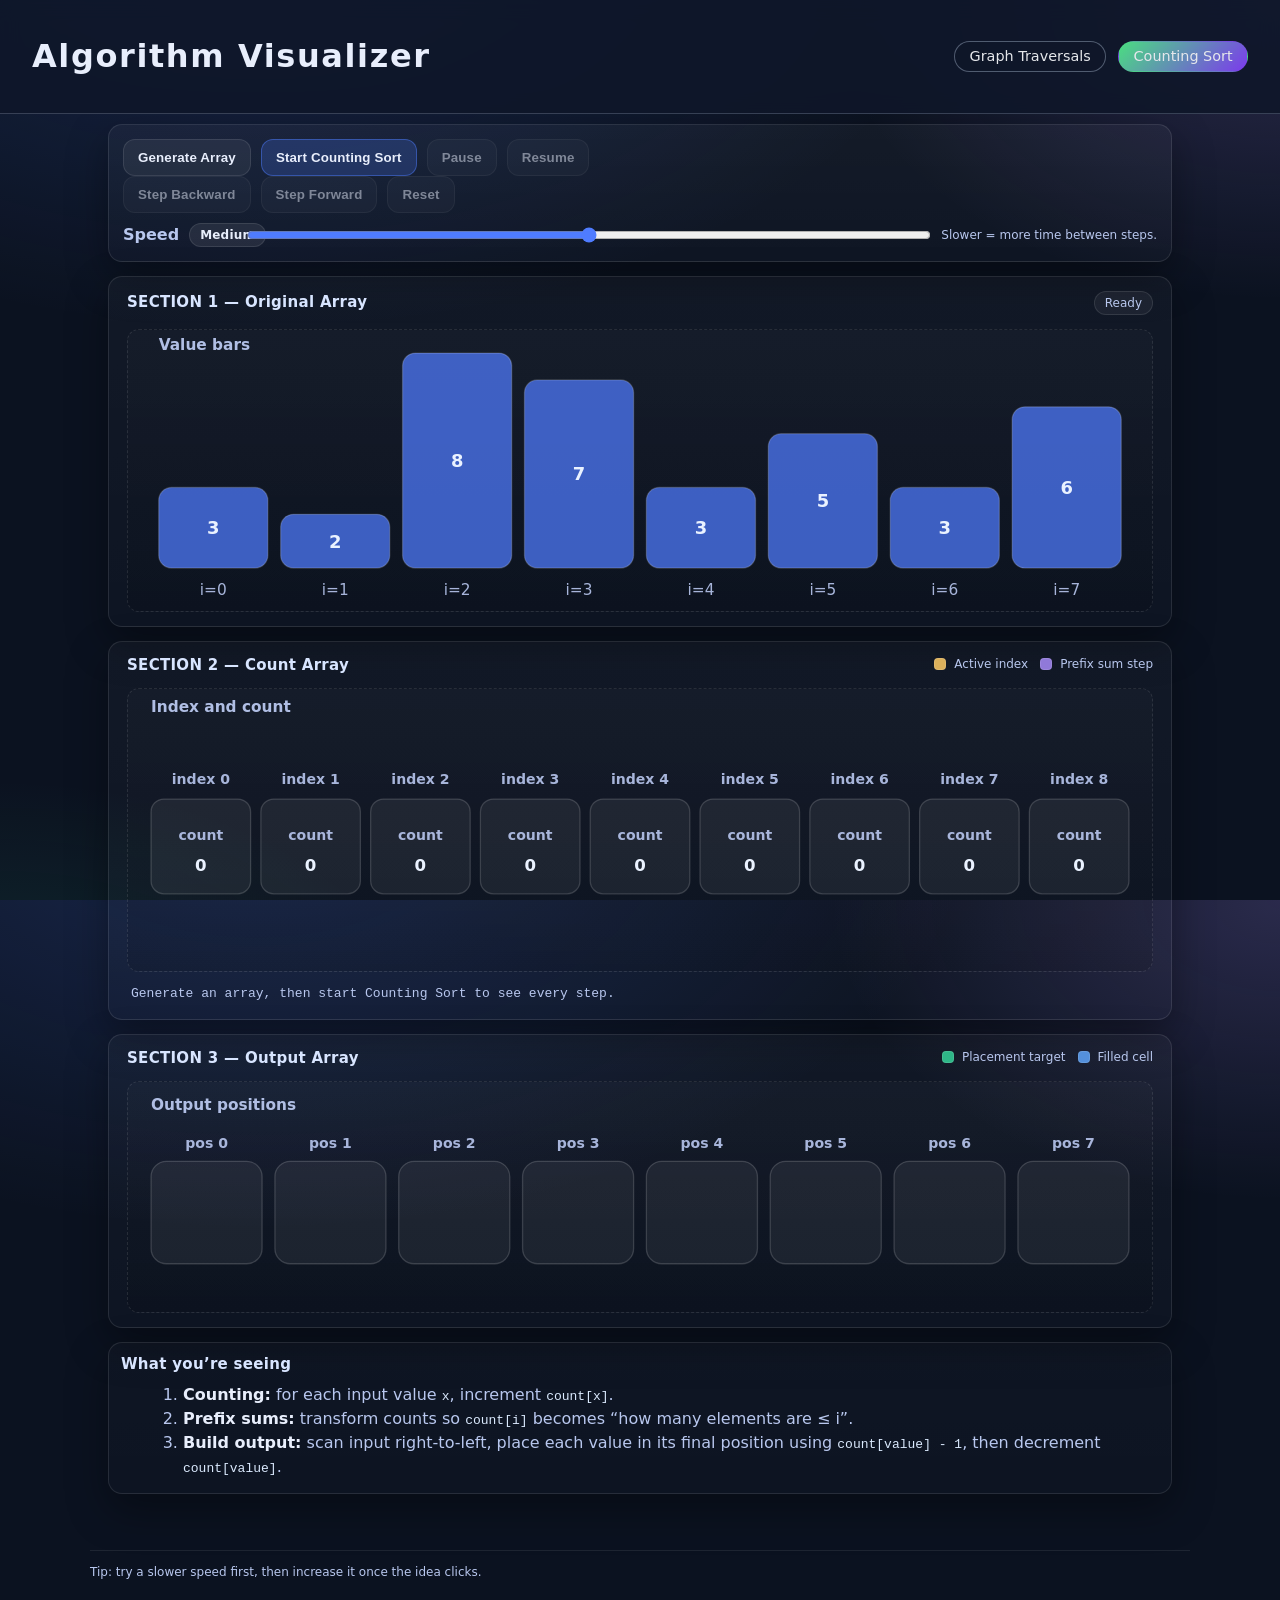
==== commit 9ea4a864: "Add files via upload убрала пузырек, на место старой сортировки подсчетом вставила ту, что была в др" ====
--- a/counting.html
+++ b/counting.html
@@ -4,7 +4,6 @@
   <meta charset="UTF-8" />
   <meta name="viewport" content="width=device-width, initial-scale=1.0" />
   <title>Counting Sort - Algorithm Visualizer</title>
-  <link rel="stylesheet" href="base.css" />
   <link rel="stylesheet" href="style for counting.css" />
 </head>
 <body>
@@ -12,52 +11,36 @@
     <h1>Algorithm Visualizer</h1>
     <nav class="nav">
       <a href="graph.html" class="nav-link">Graph Traversals</a>
-      <a href="counting.html" class="nav-link nav-link--active">Counting Sort (без префиксов)</a>
+      <a href="counting.html" class="nav-link nav-link--active">Counting Sort</a>
     </nav>
   </header>
 
-    <main class="container">
+  <main class="container">
       <section class="controls" aria-label="Controls">
-        <!-- playback row: start, pause, steps, reset + speed slider -->
-        <div class="controls-row controls-row-playback">
-          <button id="stepBackBtn" class="btn icon-btn" disabled title="Step Backward">
-            <svg viewBox="0 0 24 24">
-              <polygon points="19,4 9,12 19,20"></polygon>
-              <rect x="5" y="4" width="3" height="16"></rect>
-            </svg>
-          </button>
-          <button id="playPauseBtn" class="btn icon-btn" title="Resume">
-            <svg id="playPauseIcon" viewBox="0 0 24 24">
-              <polygon points="6,4 20,12 6,20"></polygon>
-            </svg>
-          </button>
-          <button id="stepForwardBtn" class="btn icon-btn" disabled title="Step Forward">
-            <svg viewBox="0 0 24 24">
-              <polygon points="5,4 15,12 5,20"></polygon>
-              <rect x="16" y="4" width="3" height="16"></rect>
-            </svg>
-          </button>
-          <button id="resetBtn" class="btn icon-btn" disabled title="Reset">
-            <svg viewBox="0 0 24 24">
-              <path d="M12 5V1L7 6l5 5V7a5 5 0 1 1-5 5H5a7 7 0 1 0 7-7z"></path>
-            </svg>
-          </button>
-          <label for="speed" class="label controls-speed-label">
-        Speed:
-          <span id="speedLabel" class="speed-label-text">250 ms</span>
+        <div class="controls-row">
+          <button id="generateBtn" class="btn">Generate Array</button>
+          <button id="startBtn" class="btn btn-primary">Start Counting Sort</button>
+          <button id="pauseBtn" class="btn" disabled>Pause</button>
+          <button id="resumeBtn" class="btn" disabled>Resume</button>
+        </div>
+        <div class="controls-row">
+          <button id="stepBackBtn" class="btn" disabled>Step Backward</button>
+          <button id="stepForwardBtn" class="btn" disabled>Step Forward</button>
+          <button id="resetBtn" class="btn" disabled>Reset</button>
+        </div>
+        <div class="controls-row controls-row-wide">
+          <label for="speed" class="label">
+            Speed
+            <span id="speedLabel" class="pill" aria-live="polite">Medium</span>
           </label>
-          <input id="speed" type="range" min="1" max="5" step="1" value="3" class="controls-speed-slider" />
-        </div>
-        <!-- array generation row: generate button + custom input -->
-        <div class="controls-row controls-row-generate">
-          <button id="generateBtn" class="btn">Generate Array</button>
-          <input id="customArray" type="text" placeholder="e.g. 3 1 4 1 5" class="input-text" />
+          <input id="speed" type="range" min="1" max="5" step="1" value="3" />
+          <div class="hint">Slower = more time between steps.</div>
         </div>
       </section>
 
-      <section class="panel panel-viz">
+      <section class="panel">
         <div class="panel-header">
-          <h2>Original Array</h2>
+          <h2>SECTION 1 — Original Array</h2>
           <div id="phaseBadge" class="phase-badge" aria-live="polite">Ready</div>
         </div>
         <div class="viz-area">
@@ -71,17 +54,20 @@
         </div>
       </section>
 
-      <section class="panel panel-viz">
+      <section class="panel">
         <div class="panel-header">
-          <h2>Count Array</h2>
+          <h2>SECTION 2 — Count Array</h2>
           <div class="legend">
             <span class="legend-item">
               <span class="swatch swatch-active"></span>
               Active index
             </span>
+            <span class="legend-item">
+              <span class="swatch swatch-calc"></span>
+              Prefix sum step
+            </span>
           </div>
         </div>
-        <!--короче паметры viewbox потом все равно заменяются через js-->
         <div class="viz-area">
           <svg
             id="countSvg"
@@ -94,9 +80,9 @@
         <div id="calcLine" class="calc-line" aria-live="polite"></div>
       </section>
 
-      <section class="panel panel-viz">
+      <section class="panel">
         <div class="panel-header">
-          <h2>Output Array</h2>
+          <h2>SECTION 3 — Output Array</h2>
           <div class="legend">
             <span class="legend-item">
               <span class="swatch swatch-place"></span>
@@ -126,8 +112,12 @@
             <strong>Counting:</strong> for each input value <code>x</code>, increment <code>count[x]</code>.
           </li>
           <li>
-            <strong>Build output:</strong> iterate values from 0 to max, and write each value <code>v</code> into the output
-            array <code>count[v]</code> times (left-to-right), decrementing <code>count[v]</code> as you place.
+            <strong>Prefix sums:</strong> transform counts so <code>count[i]</code> becomes “how many elements are
+            ≤ i”.
+          </li>
+          <li>
+            <strong>Build output:</strong> scan input right-to-left, place each value in its final position using
+            <code>count[value] - 1</code>, then decrement <code>count[value]</code>.
           </li>
         </ol>
       </section>
@@ -139,13 +129,6 @@
       </div>
     </footer>
 
-    <script src="./js/counting_sort/constants.js"></script>
-    <script src="./js/counting_sort/helpers.js"></script>
-    <script src="./js/counting_sort/control_buttons.js"></script>
-    <script src="./js/counting_sort/state.js"></script>
-    <script src="./js/counting_sort/steps.js"></script>
-    <script src="./js/counting_sort/rendering.js"></script>
-    <script src="./js/counting_sort/main.js"></script>
-
+    <script src="./counting.js"></script>
   </body>
 </html>
--- a/style for counting.css
+++ b/style for counting.css
@@ -1,52 +1,212 @@
-/* +1 анимация */
-.plus-one-float {
-  position: fixed;
-  color: #ffaa00;
-  font-size: 24px;
-  font-weight: bold;
-  text-shadow: 0 0 5px black, 0 0 10px rgba(255, 170, 0, 0.5);
-  pointer-events: none;
-  z-index: 9999;
-  animation: float-down 0.5s linear forwards;
-}
-
-@keyframes float-down {
-  0% {
-    opacity: 1;
-    transform: translateY(0);
-  }
-  80% {
-    opacity: 1;
-    transform: translateY(25px);
-  }
-  100% {
-    opacity: 0;
-    transform: translateY(35px);
-  }
-}
-
-/* Эффект пульсации при изменении числа (который не работает :3)*/
-.cell-text.highlight {
-  animation: pulse 0.3s ease-out;
-  fill: #ffaa00 !important;
-  font-weight: bold;
-}
-
-@keyframes pulse {
-  0% {
-    transform: scale(1);
-  }
-  50% {
-    transform: scale(1.4);
-    fill: #ffaa00;
-  }
-  100% {
-    transform: scale(1);
-  }
-}
-/*------------*/
-
-/* фазовые значки */
+:root{
+  --bg: #0b1220;
+  --panel: #101a2e;
+  --panel2: #0f1930;
+  --text: #e8eefc;
+  --muted: #b8c7ee;
+  --border: rgba(255,255,255,.10);
+
+  --bar: #4f7cff;
+  --bar2: #6aa0ff;
+
+  --active: #ffcc66;
+  --calc: #a78bfa;
+  --place: #34d399;
+  --filled: #60a5fa;
+
+  --danger: #fb7185;
+  --shadow: 0 16px 40px rgba(0,0,0,.35);
+}
+
+*{ box-sizing: border-box; }
+html, body{ height:100%; }
+body{
+  margin:0;
+  font-family: ui-sans-serif, system-ui, -apple-system, Segoe UI, Roboto, Arial, "Noto Sans", "Liberation Sans", sans-serif;
+  background:
+    radial-gradient(1200px 700px at 20% -10%, rgba(79,124,255,.20), transparent 60%),
+    radial-gradient(900px 600px at 100% 0%, rgba(167,139,250,.20), transparent 50%),
+    radial-gradient(900px 600px at 0% 120%, rgba(52,211,153,.15), transparent 50%),
+    var(--bg);
+  color: var(--text);
+}
+
+code{ color: #dbeafe; }
+
+.header {
+  padding: 1rem 2rem;
+  background: rgba(15, 23, 42, 0.9);
+  border-bottom: 1px solid rgba(148, 163, 184, 0.3);
+  backdrop-filter: blur(10px);
+  display: flex;
+  flex-wrap: wrap;
+  align-items: center;
+  justify-content: space-between;
+  gap: 0.75rem 1.5rem;
+}
+
+.header h1 {
+  font-size: 2rem;
+  letter-spacing: 0.05em;
+}
+
+.nav {
+  display: flex; /* для горизонтального расположения ссылок */ 
+  flex-wrap: wrap; /* чтобы ссылки переносились на новую строку при узком экране */
+  gap: 0.75rem;
+}
+
+.nav-link {
+  text-decoration: none;
+  font-size: 0.9rem;
+  padding: 0.4rem 0.9rem;
+  border-radius: 999px;
+  border: 1px solid rgba(148, 163, 184, 0.5);
+  color: #e5e7eb;
+  background: rgba(15, 23, 42, 0.6);
+  transition: background 0.12s ease, color 0.12s ease, border-color 0.12s ease,
+    transform 0.12s ease;
+}
+
+/* эффект при наведении на кнопку!! */
+.nav-link:hover {
+  background: rgba(48, 51, 55, 0.9);
+  transform: translateY(-1px);
+}
+
+.nav-link--active {
+  background: linear-gradient(135deg, #4ade80, #7c3aed);
+  border-color: transparent;
+}
+.subtitle{
+  margin: 10px 0 0;
+  color: var(--muted);
+  max-width: 70ch;
+  line-height: 1.45;
+}
+
+.container{
+  max-width: 1100px;
+  margin: 0 auto;
+  padding: 10px 18px 42px;
+  display: grid;
+  gap: 14px;
+}
+
+.controls{
+  background: linear-gradient(180deg, rgba(255,255,255,.04), rgba(255,255,255,.02));
+  border: 1px solid var(--border);
+  border-radius: 14px;
+  padding: 14px;
+  box-shadow: var(--shadow);
+}
+.controls-row{
+  display:flex;
+  gap: 10px;
+  flex-wrap: wrap;
+  align-items: center;
+}
+.controls-row-wide{
+  margin-top: 10px;
+  display: grid;
+  grid-template-columns: 110px 1fr auto;
+  gap: 12px;
+  align-items: center;
+}
+.label{
+  display:flex;
+  gap: 10px;
+  align-items:center;
+  color: var(--muted);
+  font-weight: 600;
+}
+.pill{
+  background: rgba(255,255,255,.08);
+  border: 1px solid var(--border);
+  padding: 4px 10px;
+  border-radius: 999px;
+  color: var(--text);
+  font-size: 12px;
+  letter-spacing: .2px;
+}
+.hint{
+  color: var(--muted);
+  font-size: 12px;
+}
+input[type="range"]{
+  width: 100%;
+  accent-color: var(--bar);
+}
+
+.btn{
+  cursor:pointer;
+  border-radius: 12px;
+  border: 1px solid var(--border);
+  padding: 10px 14px;
+  background: rgba(255,255,255,.06);
+  color: var(--text);
+  font-weight: 650;
+  letter-spacing: .15px;
+  transition: transform .08s ease, background .18s ease, border-color .18s ease, opacity .18s ease;
+}
+.btn:hover{ background: rgba(255,255,255,.10); }
+.btn:active{ transform: translateY(1px); }
+.btn:disabled{
+  opacity: .5;
+  cursor: not-allowed;
+}
+.btn-primary{
+  background: rgba(79,124,255,.22);
+  border-color: rgba(79,124,255,.45);
+}
+.btn-primary:hover{
+  background: rgba(79,124,255,.28);
+}
+
+.panel{
+  background: linear-gradient(180deg, rgba(255,255,255,.03), rgba(255,255,255,.015));
+  border: 1px solid var(--border);
+  border-radius: 14px;
+  padding: 12px 12px 8px;
+  box-shadow: var(--shadow);
+}
+.panel-header{
+  display:flex;
+  justify-content: space-between;
+  align-items: baseline;
+  gap: 12px;
+  padding: 2px 6px 8px;
+}
+.panel h2{
+  margin: 0;
+  font-size: 15px;
+  letter-spacing: .3px;
+  color: #d8e5ff;
+}
+.legend{
+  display:flex;
+  gap: 12px;
+  flex-wrap: wrap;
+  align-items:center;
+  color: var(--muted);
+  font-size: 12px;
+}
+.legend-item{
+  display:flex;
+  align-items:center;
+  gap: 8px;
+}
+.swatch{
+  width: 12px;
+  height: 12px;
+  border-radius: 4px;
+  border: 1px solid var(--border);
+}
+.swatch-active{ background: rgba(255,204,102,.85); }
+.swatch-calc{ background: rgba(167,139,250,.85); }
+.swatch-place{ background: rgba(52,211,153,.85); }
+.swatch-filled{ background: rgba(96,165,250,.85); }
+
 .phase-badge{
   font-size: 12px;
   padding: 4px 10px;
@@ -60,14 +220,19 @@
 .phase-badge.phase3{ color: #caffea; border-color: rgba(52,211,153,.38); background: rgba(52,211,153,.12); }
 .phase-badge.done{ color: #cfe3ff; border-color: rgba(79,124,255,.40); background: rgba(79,124,255,.12); }
 
-/* svg сортировки */
 .viz-area{
   padding: 6px;
 }
-
-/*-------------*/
-
-/* подсветка значений (?) */
+.viz-svg{
+  width: 100%;
+  height: auto;
+  display:block;
+  border-radius: 12px;
+  border: 1px dashed rgba(255,255,255,.10);
+  background:
+    linear-gradient(180deg, rgba(255,255,255,.02), rgba(0,0,0,.10));
+}
+
 .calc-line{
   min-height: 20px;
   padding: 8px 10px 10px;
@@ -77,6 +242,9 @@
 }
 .calc-line strong{ color: var(--text); }
 
+.panel-notes{
+  background: linear-gradient(180deg, rgba(255,255,255,.02), rgba(255,255,255,.01));
+}
 .notes{
   margin: 10px 0 6px 22px;
   color: var(--muted);
@@ -84,17 +252,55 @@
 }
 .notes strong{ color: var(--text); }
 
-/* клеточки */
+.footer{
+  padding: 14px 18px 26px;
+  color: var(--muted);
+}
+.footer-inner{
+  max-width: 1100px;
+  margin: 0 auto;
+  border-top: 1px solid rgba(255,255,255,.08);
+  padding-top: 14px;
+  font-size: 12px;
+}
+
+/* SVG elements */
+.bar-rect{
+  fill: rgba(79,124,255,.72);
+  stroke: rgba(255,255,255,.18);
+  stroke-width: 1;
+  transition: fill .22s ease, stroke .22s ease, opacity .22s ease;
+}
+.bar-rect.dim{ opacity: .45; }
+.bar-rect.active{
+  fill: rgba(255,204,102,.85);
+  stroke: rgba(255,204,102,.75);
+}
+.bar-rect.placed{
+  fill: rgba(52,211,153,.75);
+  stroke: rgba(52,211,153,.75);
+}
+.bar-text{
+  fill: #eaf2ff;
+  font-size: 14px;
+  font-weight: 700;
+  text-anchor: middle;
+  dominant-baseline: central;
+  pointer-events: none;
+}
+.bar-index{
+  fill: rgba(184,199,238,.9);
+  font-size: 12px;
+  text-anchor: middle;
+  dominant-baseline: hanging;
+  pointer-events: none;
+}
+
 .cell-rect{
   fill: rgba(255,255,255,.06);
   stroke: rgba(255,255,255,.16);
   stroke-width: 1;
   transition: fill .22s ease, stroke .22s ease;
-}
-.cell-rect.dim{ opacity: .45; }
-.cell-rect.placed{
-  fill: rgba(52,211,153,.16);
-  stroke: rgba(52,211,153,.75);
 }
 .cell-rect.active{
   fill: rgba(255,204,102,.18);
@@ -128,4 +334,11 @@
   text-anchor: middle;
   dominant-baseline: central;
   pointer-events: none;
-}+}
+
+@media (max-width: 720px){
+  .controls-row-wide{
+    grid-template-columns: 1fr;
+    align-items: start;
+  }
+}
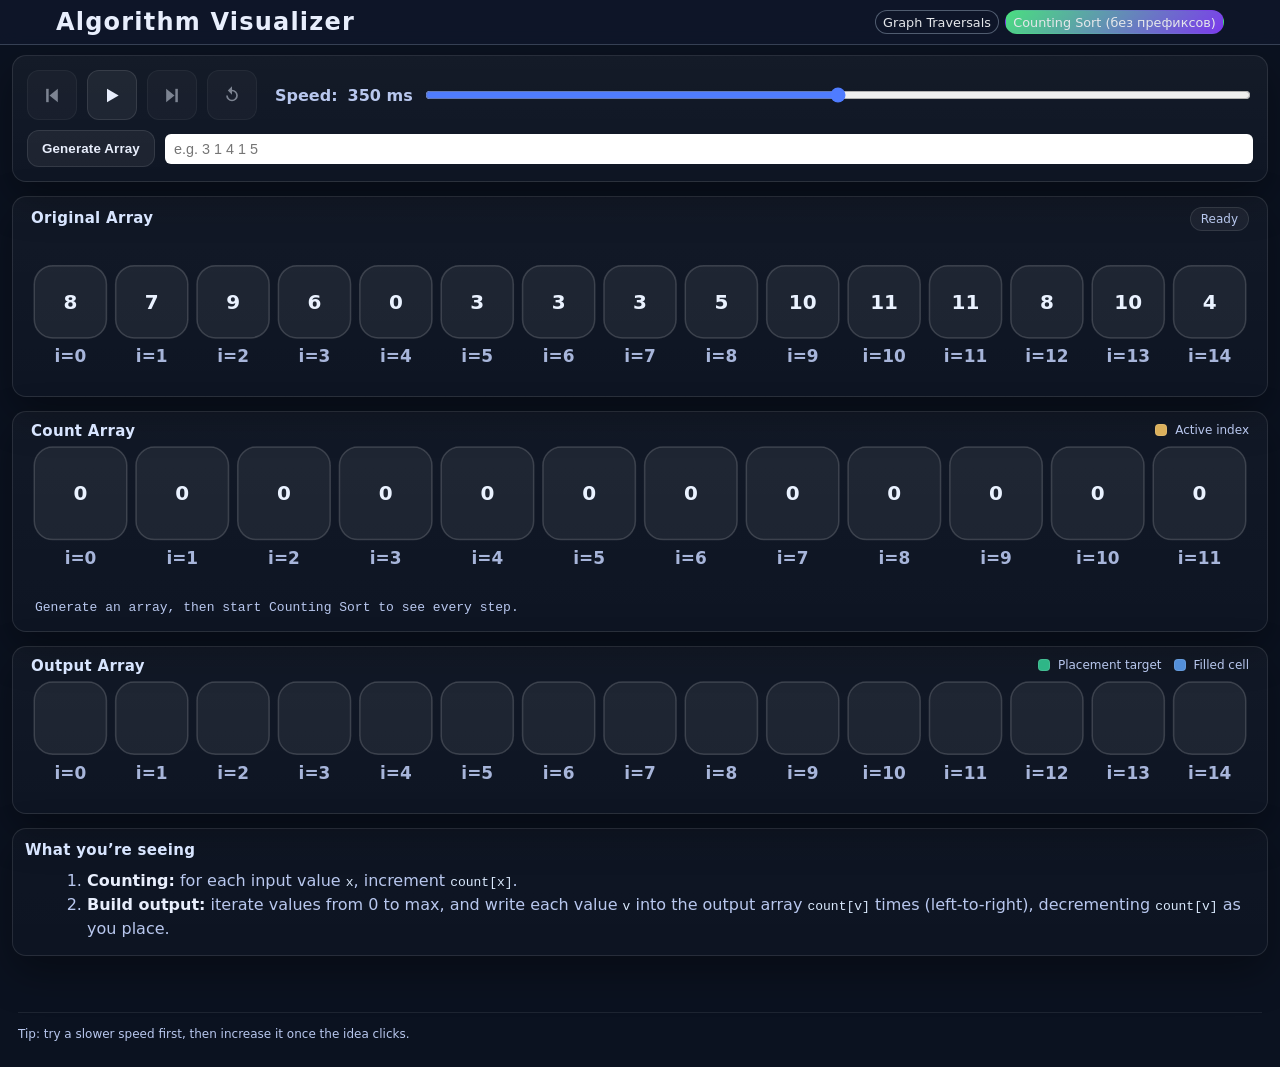
==== commit 8f00ac58: "продолжение слияния" ====
--- a/counting.html
+++ b/counting.html
@@ -4,6 +4,7 @@
   <meta charset="UTF-8" />
   <meta name="viewport" content="width=device-width, initial-scale=1.0" />
   <title>Counting Sort - Algorithm Visualizer</title>
+  <link rel="stylesheet" href="base.css" />
   <link rel="stylesheet" href="style for counting.css" />
 </head>
 <body>
@@ -11,36 +12,52 @@
     <h1>Algorithm Visualizer</h1>
     <nav class="nav">
       <a href="graph.html" class="nav-link">Graph Traversals</a>
-      <a href="counting.html" class="nav-link nav-link--active">Counting Sort</a>
+      <a href="counting.html" class="nav-link nav-link--active">Counting Sort (без префиксов)</a>
     </nav>
   </header>
 
-  <main class="container">
+    <main class="container">
       <section class="controls" aria-label="Controls">
-        <div class="controls-row">
+        <!-- playback row: start, pause, steps, reset + speed slider -->
+        <div class="controls-row controls-row-playback">
+          <button id="stepBackBtn" class="btn icon-btn" disabled title="Step Backward">
+            <svg viewBox="0 0 24 24">
+              <polygon points="19,4 9,12 19,20"></polygon>
+              <rect x="5" y="4" width="3" height="16"></rect>
+            </svg>
+          </button>
+          <button id="playPauseBtn" class="btn icon-btn" title="Resume">
+            <svg id="playPauseIcon" viewBox="0 0 24 24">
+              <polygon points="6,4 20,12 6,20"></polygon>
+            </svg>
+          </button>
+          <button id="stepForwardBtn" class="btn icon-btn" disabled title="Step Forward">
+            <svg viewBox="0 0 24 24">
+              <polygon points="5,4 15,12 5,20"></polygon>
+              <rect x="16" y="4" width="3" height="16"></rect>
+            </svg>
+          </button>
+          <button id="resetBtn" class="btn icon-btn" disabled title="Reset">
+            <svg viewBox="0 0 24 24">
+              <path d="M12 5V1L7 6l5 5V7a5 5 0 1 1-5 5H5a7 7 0 1 0 7-7z"></path>
+            </svg>
+          </button>
+          <label for="speed" class="label controls-speed-label">
+        Speed:
+          <span id="speedLabel" class="speed-label-text">250 ms</span>
+          </label>
+          <input id="speed" type="range" min="1" max="5" step="1" value="3" class="controls-speed-slider" />
+        </div>
+        <!-- array generation row: generate button + custom input -->
+        <div class="controls-row controls-row-generate">
           <button id="generateBtn" class="btn">Generate Array</button>
-          <button id="startBtn" class="btn btn-primary">Start Counting Sort</button>
-          <button id="pauseBtn" class="btn" disabled>Pause</button>
-          <button id="resumeBtn" class="btn" disabled>Resume</button>
-        </div>
-        <div class="controls-row">
-          <button id="stepBackBtn" class="btn" disabled>Step Backward</button>
-          <button id="stepForwardBtn" class="btn" disabled>Step Forward</button>
-          <button id="resetBtn" class="btn" disabled>Reset</button>
-        </div>
-        <div class="controls-row controls-row-wide">
-          <label for="speed" class="label">
-            Speed
-            <span id="speedLabel" class="pill" aria-live="polite">Medium</span>
-          </label>
-          <input id="speed" type="range" min="1" max="5" step="1" value="3" />
-          <div class="hint">Slower = more time between steps.</div>
+          <input id="customArray" type="text" placeholder="e.g. 3 1 4 1 5" class="input-text" />
         </div>
       </section>
 
-      <section class="panel">
+      <section class="panel panel-viz">
         <div class="panel-header">
-          <h2>SECTION 1 — Original Array</h2>
+          <h2>Original Array</h2>
           <div id="phaseBadge" class="phase-badge" aria-live="polite">Ready</div>
         </div>
         <div class="viz-area">
@@ -54,20 +71,17 @@
         </div>
       </section>
 
-      <section class="panel">
+      <section class="panel panel-viz">
         <div class="panel-header">
-          <h2>SECTION 2 — Count Array</h2>
+          <h2>Count Array</h2>
           <div class="legend">
             <span class="legend-item">
               <span class="swatch swatch-active"></span>
               Active index
             </span>
-            <span class="legend-item">
-              <span class="swatch swatch-calc"></span>
-              Prefix sum step
-            </span>
           </div>
         </div>
+        <!--короче паметры viewbox потом все равно заменяются через js-->
         <div class="viz-area">
           <svg
             id="countSvg"
@@ -80,9 +94,9 @@
         <div id="calcLine" class="calc-line" aria-live="polite"></div>
       </section>
 
-      <section class="panel">
+      <section class="panel panel-viz">
         <div class="panel-header">
-          <h2>SECTION 3 — Output Array</h2>
+          <h2>Output Array</h2>
           <div class="legend">
             <span class="legend-item">
               <span class="swatch swatch-place"></span>
@@ -112,12 +126,8 @@
             <strong>Counting:</strong> for each input value <code>x</code>, increment <code>count[x]</code>.
           </li>
           <li>
-            <strong>Prefix sums:</strong> transform counts so <code>count[i]</code> becomes “how many elements are
-            ≤ i”.
-          </li>
-          <li>
-            <strong>Build output:</strong> scan input right-to-left, place each value in its final position using
-            <code>count[value] - 1</code>, then decrement <code>count[value]</code>.
+            <strong>Build output:</strong> iterate values from 0 to max, and write each value <code>v</code> into the output
+            array <code>count[v]</code> times (left-to-right), decrementing <code>count[v]</code> as you place.
           </li>
         </ol>
       </section>
@@ -129,6 +139,13 @@
       </div>
     </footer>
 
-    <script src="./counting.js"></script>
+    <script src="./js/counting_sort/constants.js"></script>
+    <script src="./js/counting_sort/helpers.js"></script>
+    <script src="./js/counting_sort/control_buttons.js"></script>
+    <script src="./js/counting_sort/state.js"></script>
+    <script src="./js/counting_sort/steps.js"></script>
+    <script src="./js/counting_sort/rendering.js"></script>
+    <script src="./js/counting_sort/main.js"></script>
+
   </body>
 </html>
--- a/base.css
+++ b/base.css
@@ -0,0 +1,337 @@
+/* цветовая схема */
+:root{
+  --bg: #0b1220;
+  --panel: #101a2e;
+  --panel2: #0f1930;
+  --text: #e8eefc;
+  --muted: #b8c7ee;
+  --border: rgba(255,255,255,.10);
+
+  --bar: #4f7cff;
+  --bar2: #6aa0ff;
+
+  --active: #ffcc66;
+  --calc: #a78bfa;
+  --place: #34d399;
+  --filled: #60a5fa;
+
+  --danger: #fb7185;
+  --shadow: 0 16px 40px rgba(0,0,0,.35);
+
+ --node-default:#1f2937;
+  --node-border:#38bdf8;
+
+  --node-active:#f97316;
+  --node-visited:#22c55e;
+}
+
+/* для приглушения */
+.dim{
+  opacity:.35;
+}
+
+/* базовые стили */
+*{ box-sizing: border-box; }
+html, body{ height:100%; }
+body{
+  margin:0;
+  font-family: ui-sans-serif, system-ui, -apple-system, Segoe UI, Roboto, Arial, "Noto Sans", "Liberation Sans", sans-serif;
+  background: var(--bg);
+  color: var(--text);
+}
+
+code{ color: #dbeafe; }
+
+/* панель и элементы */
+.header {
+  padding: 0.5rem 3.5rem;
+  background: rgba(15, 23, 42, 0.9);
+  border-bottom: 1px solid rgba(148, 163, 184, 0.3);
+  backdrop-filter: blur(10px);
+  display: flex;
+  flex-wrap: wrap;
+  align-items: center;
+  justify-content: space-between;
+  gap: 0.5rem 1rem;
+}
+
+.header h1 {
+  font-size: 1.5rem;
+  letter-spacing: 0.05em;
+  margin: 0;
+}
+
+.nav {
+  display: flex; /* для горизонтального расположения ссылок */ 
+  flex-wrap: wrap; /* чтобы ссылки переносились на новую строку при узком экране */
+  gap: 0.375rem; /*расстояние между кнопками*/
+}
+
+.nav-link {
+  text-decoration: none;
+  font-size: 0.8rem;
+  padding: 0.2rem 0.45rem;
+  border-radius: 999px;
+  border: 1px solid rgba(148, 163, 184, 0.5);
+  color: #e5e7eb;
+  background: rgba(15, 23, 42, 0.6);
+  transition: background 0.12s ease, color 0.12s ease, border-color 0.12s ease,
+    transform 0.12s ease;
+}
+
+/* эффект при наведении на кнопку!! */
+.nav-link:hover {
+  background: rgba(48, 51, 55, 0.9);
+  transform: translateY(-1px);
+}
+
+.nav-link--active {
+  background: linear-gradient(135deg, #4ade80, #7c3aed);
+  border-color: transparent;
+}
+
+/* Layout страницы */
+.subtitle{
+  margin: 10px 0 0;
+  color: var(--muted);
+  max-width: 70ch;
+  line-height: 1.45;
+}
+
+.container{
+  max-width: 1500px;
+  margin: 0 auto;
+  padding: 10px 12px 42px;
+  display: grid;
+  gap: 14px;
+}
+
+.footer{
+  padding: 14px 18px 26px;
+  color: var(--muted);
+}
+.footer-inner{
+  max-width: 1500px;
+  margin: 0 auto;
+  border-top: 1px solid rgba(255,255,255,.08);
+  padding-top: 14px;
+  font-size: 12px;
+}
+
+/* панели */
+
+.panel{
+  background: linear-gradient(180deg, rgba(255,255,255,.03), rgba(255,255,255,.015));
+  border: 1px solid var(--border);
+  border-radius: 14px;
+  padding: 12px 12px 8px;
+  box-shadow: var(--shadow);
+}
+.panel-header{
+  display:flex;
+  justify-content: space-between;
+  align-items: baseline;
+  gap: 12px;
+  padding: 2px 6px 8px;
+}
+.panel-viz{
+  padding: 8px 12px 6px;
+}
+.panel-viz .panel-header{
+  padding: 2px 6px 4px;
+}
+.panel-state .state-content{
+  padding: 10px 12px;
+  display: flex;
+  flex-direction: column;
+  gap: 14px;
+}
+
+.state-block h3{
+  margin: 0 0 4px 0;
+  font-size: 14px;
+  color: #9fb3ff;
+}
+.panel-notes{
+  background: linear-gradient(180deg, rgba(255,255,255,.02), rgba(255,255,255,.01));
+}
+
+/* контроллеры*/
+
+.controls{
+  background: linear-gradient(180deg, rgba(255,255,255,.04), rgba(255,255,255,.02));
+  border: 1px solid var(--border);
+  border-radius: 14px;
+  padding: 14px;
+  box-shadow: var(--shadow);
+}
+.controls-row{
+  display: flex;
+  gap: 10px;
+  flex-wrap: wrap;
+  align-items: center;
+}
+.controls-row-playback{
+  flex-wrap: nowrap;
+  align-items: center;
+}
+
+.controls-row-generate{
+  margin-top: 10px;
+}
+.controls-row-wide{
+  margin-top: 10px;
+  display: grid;
+  grid-template-columns: 110px 1fr auto;
+  gap: 12px;
+  align-items: center;
+}
+
+/* ui */
+.label{
+  display:flex;
+  gap: 10px;
+  align-items:center;
+  color: var(--muted);
+  font-weight: 600;
+}
+.pill{
+  background: rgba(255,255,255,.08);
+  border: 1px solid var(--border);
+  padding: 4px 10px;
+  border-radius: 999px;
+  color: var(--text);
+  font-size: 12px;
+  letter-spacing: .2px;
+}
+.hint{
+  color: var(--muted);
+  font-size: 12px;
+}
+
+/* кнопки */
+
+.btn{
+  cursor:pointer;
+  border-radius: 12px;
+  border: 1px solid var(--border);
+  padding: 10px 14px;
+  background: rgba(255,255,255,.06);
+  color: var(--text);
+  font-weight: 650;
+  letter-spacing: .15px;
+  transition: transform .08s ease, background .18s ease, border-color .18s ease, opacity .18s ease;
+}
+.btn:hover{ background: rgba(255,255,255,.10); }
+.btn:active{ transform: translateY(1px); }
+.btn:disabled{
+  opacity: .5;
+  cursor: not-allowed;
+}
+.btn-primary{
+  background: rgba(79,124,255,.22);
+  border-color: rgba(79,124,255,.45);
+}
+.btn-primary:hover{
+  background: rgba(79,124,255,.28);
+}
+
+/* слайдер */
+
+.controls-speed-label{
+  margin-left: 8px;
+  margin-right: 0;
+  white-space: nowrap;
+}
+
+.controls-speed-slider{
+  width: 90px;
+  min-width: 90px;
+}
+
+input[type="range"]{
+  width: 100%;
+  accent-color: var(--bar);
+}
+
+/* input */
+
+.input-text{
+  padding: 6px 8px;
+  border: 1px solid var(--border);
+  border-radius: 6px;
+  flex: 1;
+  min-width: 180px;
+  font-size: 0.9rem;
+}
+
+/* icons */
+
+.icon-btn {
+  width: 50px;
+  height: 50px;
+
+  display: flex;
+  align-items: center;
+  justify-content: center;
+}
+
+.icon-btn svg {
+  width: 35px;
+  height: 35px;
+  fill: currentColor;
+}
+
+/* адаптивность */
+
+@media (max-width: 720px){
+  .controls-row-wide{
+    grid-template-columns: 1fr;
+    align-items: start;
+  }
+  .controls-row-playback{
+    flex-wrap: wrap;
+  }
+}
+
+/*я хз*/
+.panel-viz .viz-area{
+  padding: 0;
+}
+.viz-svg{
+  width: 100%;
+  display: block;
+}
+
+.panel h2{
+  margin: 0;
+  font-size: 15px;
+  letter-spacing: .3px;
+  color: #d8e5ff;
+}
+/*---------*/
+/* легенда */
+.legend{
+  display:flex;
+  gap: 12px;
+  flex-wrap: wrap;
+  align-items:center;
+  color: var(--muted);
+  font-size: 12px;
+}
+.legend-item{
+  display:flex;
+  align-items:center;
+  gap: 8px;
+}
+/*что-то от легенды осталось*/
+.swatch{
+  width: 12px;
+  height: 12px;
+  border-radius: 4px;
+  border: 1px solid var(--border);
+}
+.swatch-active{ background: rgba(255,204,102,.85); }
+.swatch-calc{ background: rgba(167,139,250,.85); }
+.swatch-place{ background: rgba(52,211,153,.85); }
+.swatch-filled{ background: rgba(96,165,250,.85); }
--- a/style for counting.css
+++ b/style for counting.css
@@ -1,212 +1,52 @@
-:root{
-  --bg: #0b1220;
-  --panel: #101a2e;
-  --panel2: #0f1930;
-  --text: #e8eefc;
-  --muted: #b8c7ee;
-  --border: rgba(255,255,255,.10);
-
-  --bar: #4f7cff;
-  --bar2: #6aa0ff;
-
-  --active: #ffcc66;
-  --calc: #a78bfa;
-  --place: #34d399;
-  --filled: #60a5fa;
-
-  --danger: #fb7185;
-  --shadow: 0 16px 40px rgba(0,0,0,.35);
+/* +1 анимация */
+.plus-one-float {
+  position: fixed;
+  color: #ffaa00;
+  font-size: 24px;
+  font-weight: bold;
+  text-shadow: 0 0 5px black, 0 0 10px rgba(255, 170, 0, 0.5);
+  pointer-events: none;
+  z-index: 9999;
+  animation: float-down 0.5s linear forwards;
 }
 
-*{ box-sizing: border-box; }
-html, body{ height:100%; }
-body{
-  margin:0;
-  font-family: ui-sans-serif, system-ui, -apple-system, Segoe UI, Roboto, Arial, "Noto Sans", "Liberation Sans", sans-serif;
-  background:
-    radial-gradient(1200px 700px at 20% -10%, rgba(79,124,255,.20), transparent 60%),
-    radial-gradient(900px 600px at 100% 0%, rgba(167,139,250,.20), transparent 50%),
-    radial-gradient(900px 600px at 0% 120%, rgba(52,211,153,.15), transparent 50%),
-    var(--bg);
-  color: var(--text);
+@keyframes float-down {
+  0% {
+    opacity: 1;
+    transform: translateY(0);
+  }
+  80% {
+    opacity: 1;
+    transform: translateY(25px);
+  }
+  100% {
+    opacity: 0;
+    transform: translateY(35px);
+  }
 }
 
-code{ color: #dbeafe; }
-
-.header {
-  padding: 1rem 2rem;
-  background: rgba(15, 23, 42, 0.9);
-  border-bottom: 1px solid rgba(148, 163, 184, 0.3);
-  backdrop-filter: blur(10px);
-  display: flex;
-  flex-wrap: wrap;
-  align-items: center;
-  justify-content: space-between;
-  gap: 0.75rem 1.5rem;
+/* Эффект пульсации при изменении числа (который не работает :3)*/
+.cell-text.highlight {
+  animation: pulse 0.3s ease-out;
+  fill: #ffaa00 !important;
+  font-weight: bold;
 }
 
-.header h1 {
-  font-size: 2rem;
-  letter-spacing: 0.05em;
+@keyframes pulse {
+  0% {
+    transform: scale(1);
+  }
+  50% {
+    transform: scale(1.4);
+    fill: #ffaa00;
+  }
+  100% {
+    transform: scale(1);
+  }
 }
+/*------------*/
 
-.nav {
-  display: flex; /* для горизонтального расположения ссылок */ 
-  flex-wrap: wrap; /* чтобы ссылки переносились на новую строку при узком экране */
-  gap: 0.75rem;
-}
-
-.nav-link {
-  text-decoration: none;
-  font-size: 0.9rem;
-  padding: 0.4rem 0.9rem;
-  border-radius: 999px;
-  border: 1px solid rgba(148, 163, 184, 0.5);
-  color: #e5e7eb;
-  background: rgba(15, 23, 42, 0.6);
-  transition: background 0.12s ease, color 0.12s ease, border-color 0.12s ease,
-    transform 0.12s ease;
-}
-
-/* эффект при наведении на кнопку!! */
-.nav-link:hover {
-  background: rgba(48, 51, 55, 0.9);
-  transform: translateY(-1px);
-}
-
-.nav-link--active {
-  background: linear-gradient(135deg, #4ade80, #7c3aed);
-  border-color: transparent;
-}
-.subtitle{
-  margin: 10px 0 0;
-  color: var(--muted);
-  max-width: 70ch;
-  line-height: 1.45;
-}
-
-.container{
-  max-width: 1100px;
-  margin: 0 auto;
-  padding: 10px 18px 42px;
-  display: grid;
-  gap: 14px;
-}
-
-.controls{
-  background: linear-gradient(180deg, rgba(255,255,255,.04), rgba(255,255,255,.02));
-  border: 1px solid var(--border);
-  border-radius: 14px;
-  padding: 14px;
-  box-shadow: var(--shadow);
-}
-.controls-row{
-  display:flex;
-  gap: 10px;
-  flex-wrap: wrap;
-  align-items: center;
-}
-.controls-row-wide{
-  margin-top: 10px;
-  display: grid;
-  grid-template-columns: 110px 1fr auto;
-  gap: 12px;
-  align-items: center;
-}
-.label{
-  display:flex;
-  gap: 10px;
-  align-items:center;
-  color: var(--muted);
-  font-weight: 600;
-}
-.pill{
-  background: rgba(255,255,255,.08);
-  border: 1px solid var(--border);
-  padding: 4px 10px;
-  border-radius: 999px;
-  color: var(--text);
-  font-size: 12px;
-  letter-spacing: .2px;
-}
-.hint{
-  color: var(--muted);
-  font-size: 12px;
-}
-input[type="range"]{
-  width: 100%;
-  accent-color: var(--bar);
-}
-
-.btn{
-  cursor:pointer;
-  border-radius: 12px;
-  border: 1px solid var(--border);
-  padding: 10px 14px;
-  background: rgba(255,255,255,.06);
-  color: var(--text);
-  font-weight: 650;
-  letter-spacing: .15px;
-  transition: transform .08s ease, background .18s ease, border-color .18s ease, opacity .18s ease;
-}
-.btn:hover{ background: rgba(255,255,255,.10); }
-.btn:active{ transform: translateY(1px); }
-.btn:disabled{
-  opacity: .5;
-  cursor: not-allowed;
-}
-.btn-primary{
-  background: rgba(79,124,255,.22);
-  border-color: rgba(79,124,255,.45);
-}
-.btn-primary:hover{
-  background: rgba(79,124,255,.28);
-}
-
-.panel{
-  background: linear-gradient(180deg, rgba(255,255,255,.03), rgba(255,255,255,.015));
-  border: 1px solid var(--border);
-  border-radius: 14px;
-  padding: 12px 12px 8px;
-  box-shadow: var(--shadow);
-}
-.panel-header{
-  display:flex;
-  justify-content: space-between;
-  align-items: baseline;
-  gap: 12px;
-  padding: 2px 6px 8px;
-}
-.panel h2{
-  margin: 0;
-  font-size: 15px;
-  letter-spacing: .3px;
-  color: #d8e5ff;
-}
-.legend{
-  display:flex;
-  gap: 12px;
-  flex-wrap: wrap;
-  align-items:center;
-  color: var(--muted);
-  font-size: 12px;
-}
-.legend-item{
-  display:flex;
-  align-items:center;
-  gap: 8px;
-}
-.swatch{
-  width: 12px;
-  height: 12px;
-  border-radius: 4px;
-  border: 1px solid var(--border);
-}
-.swatch-active{ background: rgba(255,204,102,.85); }
-.swatch-calc{ background: rgba(167,139,250,.85); }
-.swatch-place{ background: rgba(52,211,153,.85); }
-.swatch-filled{ background: rgba(96,165,250,.85); }
-
+/* фазовые значки */
 .phase-badge{
   font-size: 12px;
   padding: 4px 10px;
@@ -220,19 +60,14 @@
 .phase-badge.phase3{ color: #caffea; border-color: rgba(52,211,153,.38); background: rgba(52,211,153,.12); }
 .phase-badge.done{ color: #cfe3ff; border-color: rgba(79,124,255,.40); background: rgba(79,124,255,.12); }
 
+/* svg сортировки */
 .viz-area{
   padding: 6px;
 }
-.viz-svg{
-  width: 100%;
-  height: auto;
-  display:block;
-  border-radius: 12px;
-  border: 1px dashed rgba(255,255,255,.10);
-  background:
-    linear-gradient(180deg, rgba(255,255,255,.02), rgba(0,0,0,.10));
-}
 
+/*-------------*/
+
+/* подсветка значений (?) */
 .calc-line{
   min-height: 20px;
   padding: 8px 10px 10px;
@@ -242,9 +77,6 @@
 }
 .calc-line strong{ color: var(--text); }
 
-.panel-notes{
-  background: linear-gradient(180deg, rgba(255,255,255,.02), rgba(255,255,255,.01));
-}
 .notes{
   margin: 10px 0 6px 22px;
   color: var(--muted);
@@ -252,55 +84,17 @@
 }
 .notes strong{ color: var(--text); }
 
-.footer{
-  padding: 14px 18px 26px;
-  color: var(--muted);
-}
-.footer-inner{
-  max-width: 1100px;
-  margin: 0 auto;
-  border-top: 1px solid rgba(255,255,255,.08);
-  padding-top: 14px;
-  font-size: 12px;
-}
-
-/* SVG elements */
-.bar-rect{
-  fill: rgba(79,124,255,.72);
-  stroke: rgba(255,255,255,.18);
-  stroke-width: 1;
-  transition: fill .22s ease, stroke .22s ease, opacity .22s ease;
-}
-.bar-rect.dim{ opacity: .45; }
-.bar-rect.active{
-  fill: rgba(255,204,102,.85);
-  stroke: rgba(255,204,102,.75);
-}
-.bar-rect.placed{
-  fill: rgba(52,211,153,.75);
-  stroke: rgba(52,211,153,.75);
-}
-.bar-text{
-  fill: #eaf2ff;
-  font-size: 14px;
-  font-weight: 700;
-  text-anchor: middle;
-  dominant-baseline: central;
-  pointer-events: none;
-}
-.bar-index{
-  fill: rgba(184,199,238,.9);
-  font-size: 12px;
-  text-anchor: middle;
-  dominant-baseline: hanging;
-  pointer-events: none;
-}
-
+/* клеточки */
 .cell-rect{
   fill: rgba(255,255,255,.06);
   stroke: rgba(255,255,255,.16);
   stroke-width: 1;
   transition: fill .22s ease, stroke .22s ease;
+}
+.cell-rect.dim{ opacity: .45; }
+.cell-rect.placed{
+  fill: rgba(52,211,153,.16);
+  stroke: rgba(52,211,153,.75);
 }
 .cell-rect.active{
   fill: rgba(255,204,102,.18);
@@ -334,11 +128,4 @@
   text-anchor: middle;
   dominant-baseline: central;
   pointer-events: none;
-}
-
-@media (max-width: 720px){
-  .controls-row-wide{
-    grid-template-columns: 1fr;
-    align-items: start;
-  }
-}
+}
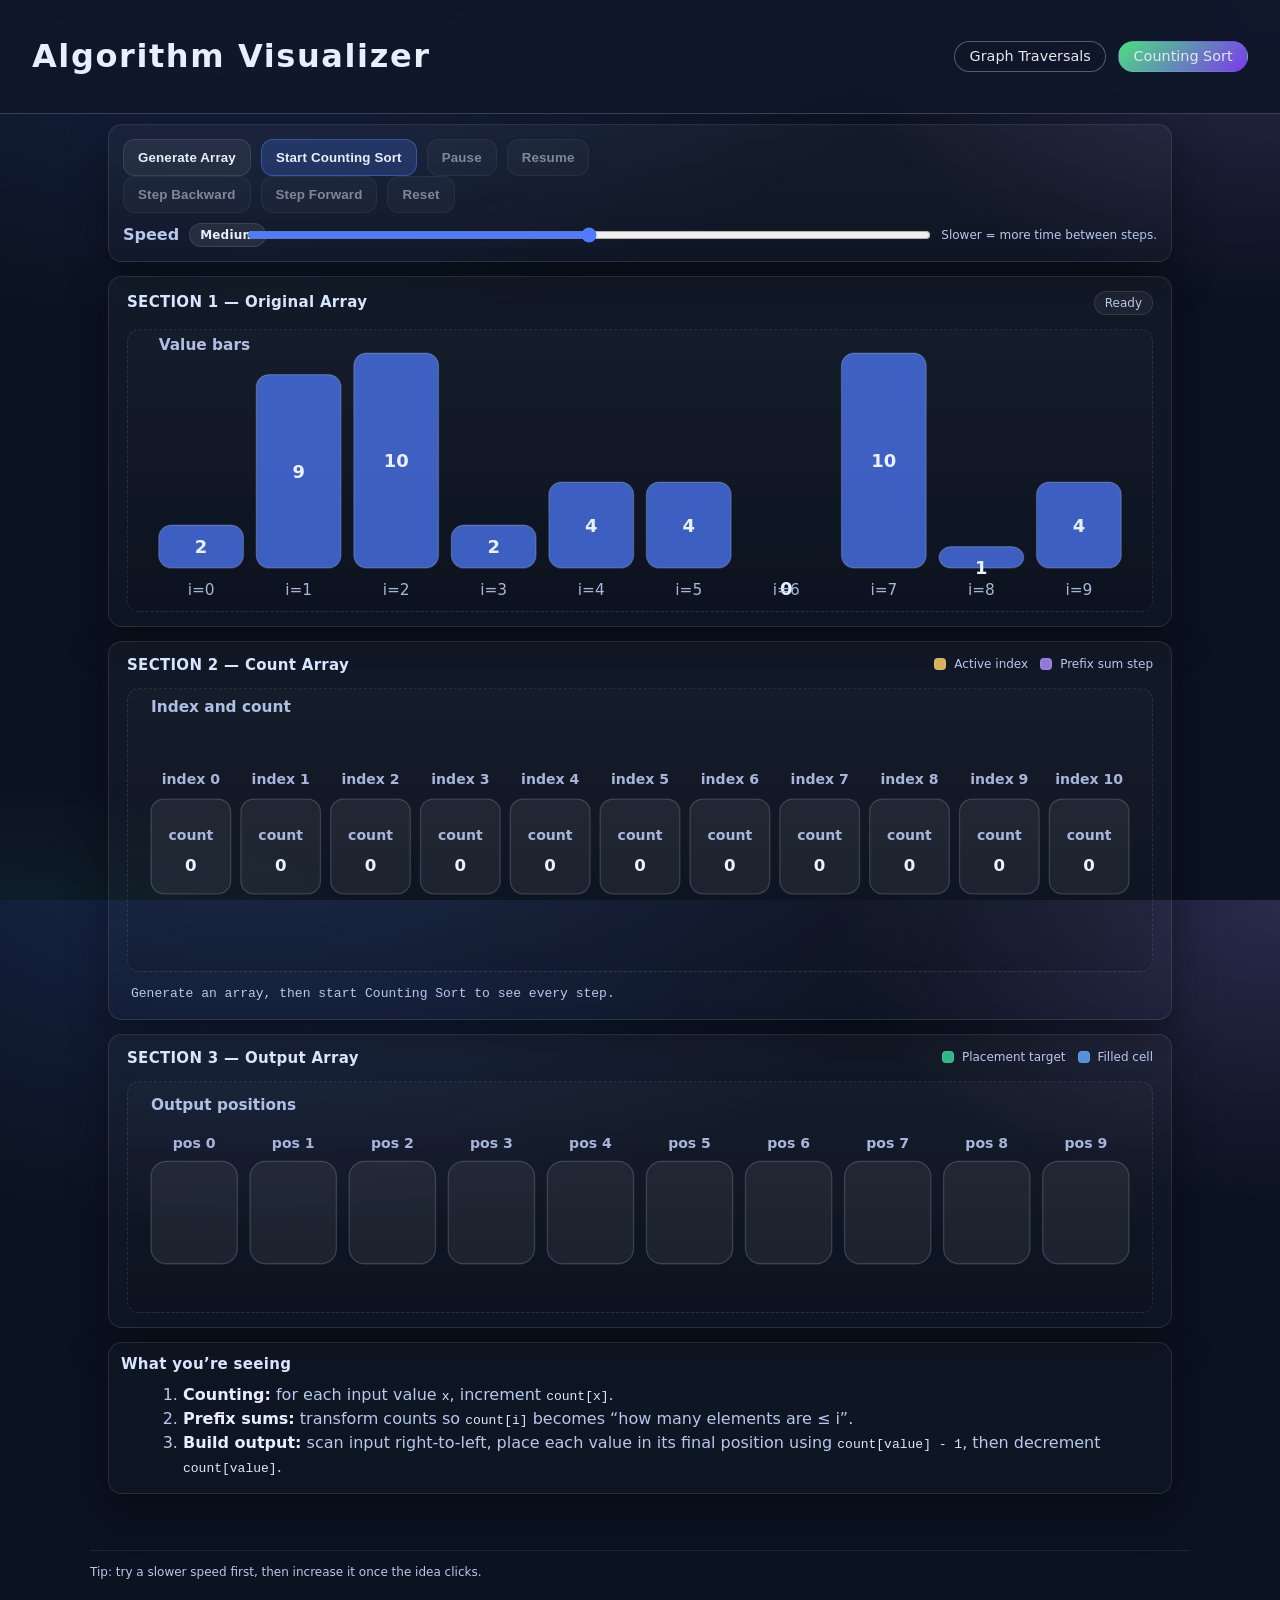
==== commit c05f681e: "Add files via upload чуть не умерла пока делала +1!!!!" ====
--- a/counting.html
+++ b/counting.html
@@ -4,7 +4,6 @@
   <meta charset="UTF-8" />
   <meta name="viewport" content="width=device-width, initial-scale=1.0" />
   <title>Counting Sort - Algorithm Visualizer</title>
-  <link rel="stylesheet" href="base.css" />
   <link rel="stylesheet" href="style for counting.css" />
 </head>
 <body>
@@ -12,52 +11,36 @@
     <h1>Algorithm Visualizer</h1>
     <nav class="nav">
       <a href="graph.html" class="nav-link">Graph Traversals</a>
-      <a href="counting.html" class="nav-link nav-link--active">Counting Sort (без префиксов)</a>
+      <a href="counting.html" class="nav-link nav-link--active">Counting Sort</a>
     </nav>
   </header>
 
-    <main class="container">
+  <main class="container">
       <section class="controls" aria-label="Controls">
-        <!-- playback row: start, pause, steps, reset + speed slider -->
-        <div class="controls-row controls-row-playback">
-          <button id="stepBackBtn" class="btn icon-btn" disabled title="Step Backward">
-            <svg viewBox="0 0 24 24">
-              <polygon points="19,4 9,12 19,20"></polygon>
-              <rect x="5" y="4" width="3" height="16"></rect>
-            </svg>
-          </button>
-          <button id="playPauseBtn" class="btn icon-btn" title="Resume">
-            <svg id="playPauseIcon" viewBox="0 0 24 24">
-              <polygon points="6,4 20,12 6,20"></polygon>
-            </svg>
-          </button>
-          <button id="stepForwardBtn" class="btn icon-btn" disabled title="Step Forward">
-            <svg viewBox="0 0 24 24">
-              <polygon points="5,4 15,12 5,20"></polygon>
-              <rect x="16" y="4" width="3" height="16"></rect>
-            </svg>
-          </button>
-          <button id="resetBtn" class="btn icon-btn" disabled title="Reset">
-            <svg viewBox="0 0 24 24">
-              <path d="M12 5V1L7 6l5 5V7a5 5 0 1 1-5 5H5a7 7 0 1 0 7-7z"></path>
-            </svg>
-          </button>
-          <label for="speed" class="label controls-speed-label">
-        Speed:
-          <span id="speedLabel" class="speed-label-text">250 ms</span>
+        <div class="controls-row">
+          <button id="generateBtn" class="btn">Generate Array</button>
+          <button id="startBtn" class="btn btn-primary">Start Counting Sort</button>
+          <button id="pauseBtn" class="btn" disabled>Pause</button>
+          <button id="resumeBtn" class="btn" disabled>Resume</button>
+        </div>
+        <div class="controls-row">
+          <button id="stepBackBtn" class="btn" disabled>Step Backward</button>
+          <button id="stepForwardBtn" class="btn" disabled>Step Forward</button>
+          <button id="resetBtn" class="btn" disabled>Reset</button>
+        </div>
+        <div class="controls-row controls-row-wide">
+          <label for="speed" class="label">
+            Speed
+            <span id="speedLabel" class="pill" aria-live="polite">Medium</span>
           </label>
-          <input id="speed" type="range" min="1" max="5" step="1" value="3" class="controls-speed-slider" />
-        </div>
-        <!-- array generation row: generate button + custom input -->
-        <div class="controls-row controls-row-generate">
-          <button id="generateBtn" class="btn">Generate Array</button>
-          <input id="customArray" type="text" placeholder="e.g. 3 1 4 1 5" class="input-text" />
+          <input id="speed" type="range" min="1" max="5" step="1" value="3" />
+          <div class="hint">Slower = more time between steps.</div>
         </div>
       </section>
 
-      <section class="panel panel-viz">
+      <section class="panel">
         <div class="panel-header">
-          <h2>Original Array</h2>
+          <h2>SECTION 1 — Original Array</h2>
           <div id="phaseBadge" class="phase-badge" aria-live="polite">Ready</div>
         </div>
         <div class="viz-area">
@@ -71,17 +54,20 @@
         </div>
       </section>
 
-      <section class="panel panel-viz">
+      <section class="panel">
         <div class="panel-header">
-          <h2>Count Array</h2>
+          <h2>SECTION 2 — Count Array</h2>
           <div class="legend">
             <span class="legend-item">
               <span class="swatch swatch-active"></span>
               Active index
             </span>
+            <span class="legend-item">
+              <span class="swatch swatch-calc"></span>
+              Prefix sum step
+            </span>
           </div>
         </div>
-        <!--короче паметры viewbox потом все равно заменяются через js-->
         <div class="viz-area">
           <svg
             id="countSvg"
@@ -94,9 +80,9 @@
         <div id="calcLine" class="calc-line" aria-live="polite"></div>
       </section>
 
-      <section class="panel panel-viz">
+      <section class="panel">
         <div class="panel-header">
-          <h2>Output Array</h2>
+          <h2>SECTION 3 — Output Array</h2>
           <div class="legend">
             <span class="legend-item">
               <span class="swatch swatch-place"></span>
@@ -126,8 +112,12 @@
             <strong>Counting:</strong> for each input value <code>x</code>, increment <code>count[x]</code>.
           </li>
           <li>
-            <strong>Build output:</strong> iterate values from 0 to max, and write each value <code>v</code> into the output
-            array <code>count[v]</code> times (left-to-right), decrementing <code>count[v]</code> as you place.
+            <strong>Prefix sums:</strong> transform counts so <code>count[i]</code> becomes “how many elements are
+            ≤ i”.
+          </li>
+          <li>
+            <strong>Build output:</strong> scan input right-to-left, place each value in its final position using
+            <code>count[value] - 1</code>, then decrement <code>count[value]</code>.
           </li>
         </ol>
       </section>
@@ -139,13 +129,6 @@
       </div>
     </footer>
 
-    <script src="./js/counting_sort/constants.js"></script>
-    <script src="./js/counting_sort/helpers.js"></script>
-    <script src="./js/counting_sort/control_buttons.js"></script>
-    <script src="./js/counting_sort/state.js"></script>
-    <script src="./js/counting_sort/steps.js"></script>
-    <script src="./js/counting_sort/rendering.js"></script>
-    <script src="./js/counting_sort/main.js"></script>
-
+    <script src="./counting.js"></script>
   </body>
 </html>
--- a/style for counting.css
+++ b/style for counting.css
@@ -1,52 +1,212 @@
-/* +1 анимация */
-.plus-one-float {
-  position: fixed;
-  color: #ffaa00;
-  font-size: 24px;
-  font-weight: bold;
-  text-shadow: 0 0 5px black, 0 0 10px rgba(255, 170, 0, 0.5);
-  pointer-events: none;
-  z-index: 9999;
-  animation: float-down 0.5s linear forwards;
-}
-
-@keyframes float-down {
-  0% {
-    opacity: 1;
-    transform: translateY(0);
-  }
-  80% {
-    opacity: 1;
-    transform: translateY(25px);
-  }
-  100% {
-    opacity: 0;
-    transform: translateY(35px);
-  }
-}
-
-/* Эффект пульсации при изменении числа (который не работает :3)*/
-.cell-text.highlight {
-  animation: pulse 0.3s ease-out;
-  fill: #ffaa00 !important;
-  font-weight: bold;
-}
-
-@keyframes pulse {
-  0% {
-    transform: scale(1);
-  }
-  50% {
-    transform: scale(1.4);
-    fill: #ffaa00;
-  }
-  100% {
-    transform: scale(1);
-  }
-}
-/*------------*/
-
-/* фазовые значки */
+:root{
+  --bg: #0b1220;
+  --panel: #101a2e;
+  --panel2: #0f1930;
+  --text: #e8eefc;
+  --muted: #b8c7ee;
+  --border: rgba(255,255,255,.10);
+
+  --bar: #4f7cff;
+  --bar2: #6aa0ff;
+
+  --active: #ffcc66;
+  --calc: #a78bfa;
+  --place: #34d399;
+  --filled: #60a5fa;
+
+  --danger: #fb7185;
+  --shadow: 0 16px 40px rgba(0,0,0,.35);
+}
+
+*{ box-sizing: border-box; }
+html, body{ height:100%; }
+body{
+  margin:0;
+  font-family: ui-sans-serif, system-ui, -apple-system, Segoe UI, Roboto, Arial, "Noto Sans", "Liberation Sans", sans-serif;
+  background:
+    radial-gradient(1200px 700px at 20% -10%, rgba(79,124,255,.20), transparent 60%),
+    radial-gradient(900px 600px at 100% 0%, rgba(167,139,250,.20), transparent 50%),
+    radial-gradient(900px 600px at 0% 120%, rgba(52,211,153,.15), transparent 50%),
+    var(--bg);
+  color: var(--text);
+}
+
+code{ color: #dbeafe; }
+
+.header {
+  padding: 1rem 2rem;
+  background: rgba(15, 23, 42, 0.9);
+  border-bottom: 1px solid rgba(148, 163, 184, 0.3);
+  backdrop-filter: blur(10px);
+  display: flex;
+  flex-wrap: wrap;
+  align-items: center;
+  justify-content: space-between;
+  gap: 0.75rem 1.5rem;
+}
+
+.header h1 {
+  font-size: 2rem;
+  letter-spacing: 0.05em;
+}
+
+.nav {
+  display: flex; /* для горизонтального расположения ссылок */ 
+  flex-wrap: wrap; /* чтобы ссылки переносились на новую строку при узком экране */
+  gap: 0.75rem;
+}
+
+.nav-link {
+  text-decoration: none;
+  font-size: 0.9rem;
+  padding: 0.4rem 0.9rem;
+  border-radius: 999px;
+  border: 1px solid rgba(148, 163, 184, 0.5);
+  color: #e5e7eb;
+  background: rgba(15, 23, 42, 0.6);
+  transition: background 0.12s ease, color 0.12s ease, border-color 0.12s ease,
+    transform 0.12s ease;
+}
+
+/* эффект при наведении на кнопку!! */
+.nav-link:hover {
+  background: rgba(48, 51, 55, 0.9);
+  transform: translateY(-1px);
+}
+
+.nav-link--active {
+  background: linear-gradient(135deg, #4ade80, #7c3aed);
+  border-color: transparent;
+}
+.subtitle{
+  margin: 10px 0 0;
+  color: var(--muted);
+  max-width: 70ch;
+  line-height: 1.45;
+}
+
+.container{
+  max-width: 1100px;
+  margin: 0 auto;
+  padding: 10px 18px 42px;
+  display: grid;
+  gap: 14px;
+}
+
+.controls{
+  background: linear-gradient(180deg, rgba(255,255,255,.04), rgba(255,255,255,.02));
+  border: 1px solid var(--border);
+  border-radius: 14px;
+  padding: 14px;
+  box-shadow: var(--shadow);
+}
+.controls-row{
+  display:flex;
+  gap: 10px;
+  flex-wrap: wrap;
+  align-items: center;
+}
+.controls-row-wide{
+  margin-top: 10px;
+  display: grid;
+  grid-template-columns: 110px 1fr auto;
+  gap: 12px;
+  align-items: center;
+}
+.label{
+  display:flex;
+  gap: 10px;
+  align-items:center;
+  color: var(--muted);
+  font-weight: 600;
+}
+.pill{
+  background: rgba(255,255,255,.08);
+  border: 1px solid var(--border);
+  padding: 4px 10px;
+  border-radius: 999px;
+  color: var(--text);
+  font-size: 12px;
+  letter-spacing: .2px;
+}
+.hint{
+  color: var(--muted);
+  font-size: 12px;
+}
+input[type="range"]{
+  width: 100%;
+  accent-color: var(--bar);
+}
+
+.btn{
+  cursor:pointer;
+  border-radius: 12px;
+  border: 1px solid var(--border);
+  padding: 10px 14px;
+  background: rgba(255,255,255,.06);
+  color: var(--text);
+  font-weight: 650;
+  letter-spacing: .15px;
+  transition: transform .08s ease, background .18s ease, border-color .18s ease, opacity .18s ease;
+}
+.btn:hover{ background: rgba(255,255,255,.10); }
+.btn:active{ transform: translateY(1px); }
+.btn:disabled{
+  opacity: .5;
+  cursor: not-allowed;
+}
+.btn-primary{
+  background: rgba(79,124,255,.22);
+  border-color: rgba(79,124,255,.45);
+}
+.btn-primary:hover{
+  background: rgba(79,124,255,.28);
+}
+
+.panel{
+  background: linear-gradient(180deg, rgba(255,255,255,.03), rgba(255,255,255,.015));
+  border: 1px solid var(--border);
+  border-radius: 14px;
+  padding: 12px 12px 8px;
+  box-shadow: var(--shadow);
+}
+.panel-header{
+  display:flex;
+  justify-content: space-between;
+  align-items: baseline;
+  gap: 12px;
+  padding: 2px 6px 8px;
+}
+.panel h2{
+  margin: 0;
+  font-size: 15px;
+  letter-spacing: .3px;
+  color: #d8e5ff;
+}
+.legend{
+  display:flex;
+  gap: 12px;
+  flex-wrap: wrap;
+  align-items:center;
+  color: var(--muted);
+  font-size: 12px;
+}
+.legend-item{
+  display:flex;
+  align-items:center;
+  gap: 8px;
+}
+.swatch{
+  width: 12px;
+  height: 12px;
+  border-radius: 4px;
+  border: 1px solid var(--border);
+}
+.swatch-active{ background: rgba(255,204,102,.85); }
+.swatch-calc{ background: rgba(167,139,250,.85); }
+.swatch-place{ background: rgba(52,211,153,.85); }
+.swatch-filled{ background: rgba(96,165,250,.85); }
+
 .phase-badge{
   font-size: 12px;
   padding: 4px 10px;
@@ -60,14 +220,19 @@
 .phase-badge.phase3{ color: #caffea; border-color: rgba(52,211,153,.38); background: rgba(52,211,153,.12); }
 .phase-badge.done{ color: #cfe3ff; border-color: rgba(79,124,255,.40); background: rgba(79,124,255,.12); }
 
-/* svg сортировки */
 .viz-area{
   padding: 6px;
 }
-
-/*-------------*/
-
-/* подсветка значений (?) */
+.viz-svg{
+  width: 100%;
+  height: auto;
+  display:block;
+  border-radius: 12px;
+  border: 1px dashed rgba(255,255,255,.10);
+  background:
+    linear-gradient(180deg, rgba(255,255,255,.02), rgba(0,0,0,.10));
+}
+
 .calc-line{
   min-height: 20px;
   padding: 8px 10px 10px;
@@ -77,6 +242,9 @@
 }
 .calc-line strong{ color: var(--text); }
 
+.panel-notes{
+  background: linear-gradient(180deg, rgba(255,255,255,.02), rgba(255,255,255,.01));
+}
 .notes{
   margin: 10px 0 6px 22px;
   color: var(--muted);
@@ -84,17 +252,55 @@
 }
 .notes strong{ color: var(--text); }
 
-/* клеточки */
+.footer{
+  padding: 14px 18px 26px;
+  color: var(--muted);
+}
+.footer-inner{
+  max-width: 1100px;
+  margin: 0 auto;
+  border-top: 1px solid rgba(255,255,255,.08);
+  padding-top: 14px;
+  font-size: 12px;
+}
+
+/* SVG elements */
+.bar-rect{
+  fill: rgba(79,124,255,.72);
+  stroke: rgba(255,255,255,.18);
+  stroke-width: 1;
+  transition: fill .22s ease, stroke .22s ease, opacity .22s ease;
+}
+.bar-rect.dim{ opacity: .45; }
+.bar-rect.active{
+  fill: rgba(255,204,102,.85);
+  stroke: rgba(255,204,102,.75);
+}
+.bar-rect.placed{
+  fill: rgba(52,211,153,.75);
+  stroke: rgba(52,211,153,.75);
+}
+.bar-text{
+  fill: #eaf2ff;
+  font-size: 14px;
+  font-weight: 700;
+  text-anchor: middle;
+  dominant-baseline: central;
+  pointer-events: none;
+}
+.bar-index{
+  fill: rgba(184,199,238,.9);
+  font-size: 12px;
+  text-anchor: middle;
+  dominant-baseline: hanging;
+  pointer-events: none;
+}
+
 .cell-rect{
   fill: rgba(255,255,255,.06);
   stroke: rgba(255,255,255,.16);
   stroke-width: 1;
   transition: fill .22s ease, stroke .22s ease;
-}
-.cell-rect.dim{ opacity: .45; }
-.cell-rect.placed{
-  fill: rgba(52,211,153,.16);
-  stroke: rgba(52,211,153,.75);
 }
 .cell-rect.active{
   fill: rgba(255,204,102,.18);
@@ -128,4 +334,11 @@
   text-anchor: middle;
   dominant-baseline: central;
   pointer-events: none;
-}+}
+
+@media (max-width: 720px){
+  .controls-row-wide{
+    grid-template-columns: 1fr;
+    align-items: start;
+  }
+}
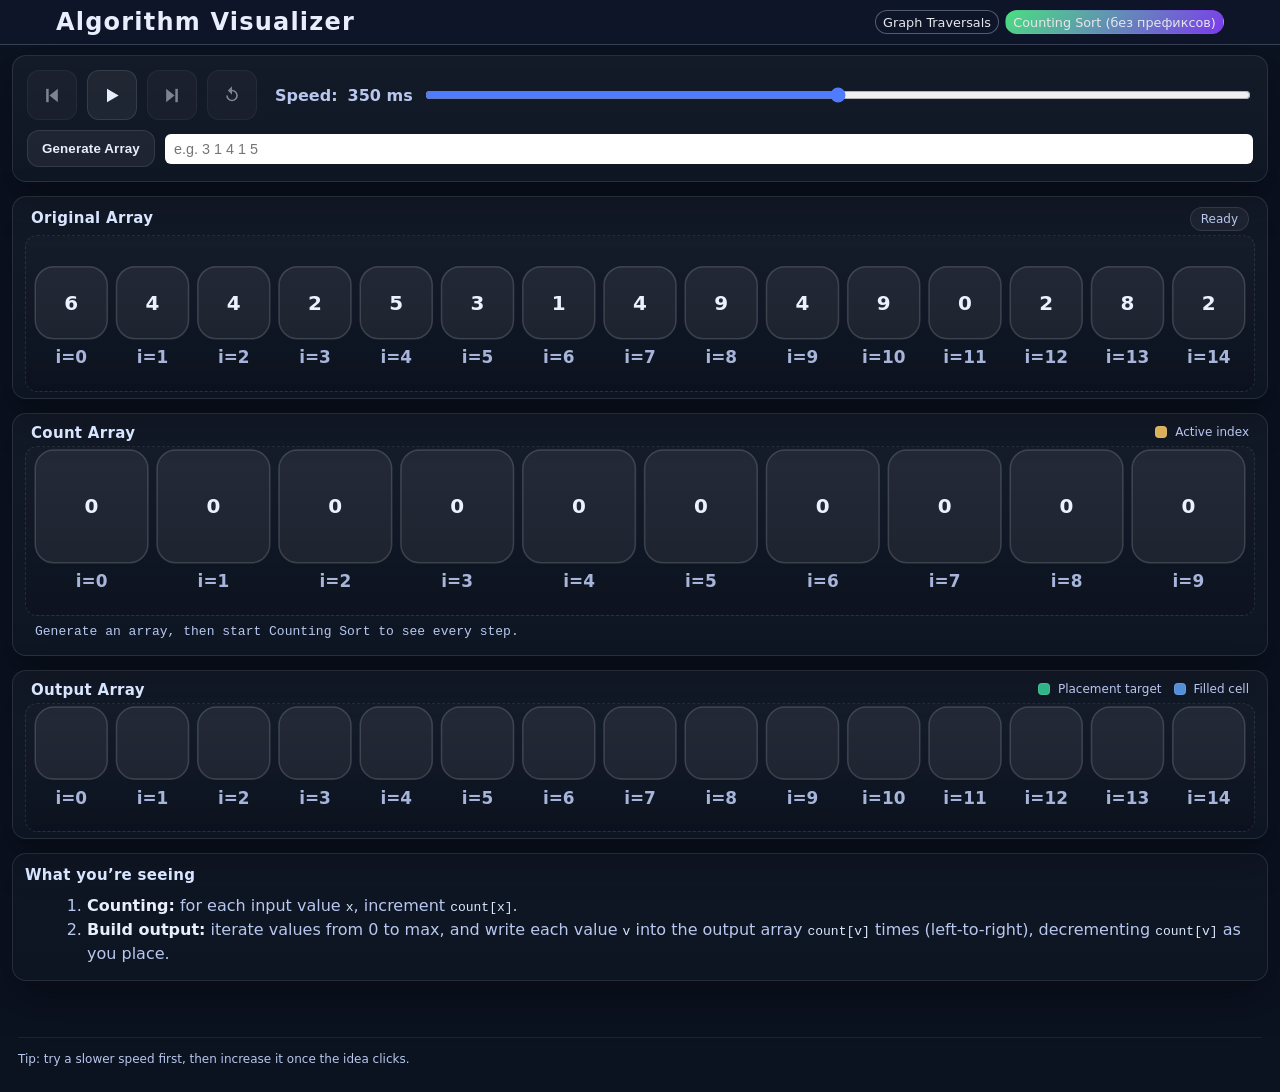
==== commit e27a9b0b: "Add files via upload в папке graph_deikstra логика алгоса + проигрыватель + рендерер, в файле the de" ====
--- a/counting.html
+++ b/counting.html
@@ -11,36 +11,52 @@
     <h1>Algorithm Visualizer</h1>
     <nav class="nav">
       <a href="graph.html" class="nav-link">Graph Traversals</a>
-      <a href="counting.html" class="nav-link nav-link--active">Counting Sort</a>
+      <a href="counting.html" class="nav-link nav-link--active">Counting Sort (без префиксов)</a>
     </nav>
   </header>
 
   <main class="container">
       <section class="controls" aria-label="Controls">
-        <div class="controls-row">
+        <!-- playback row: start, pause, steps, reset + speed slider -->
+        <div class="controls-row controls-row-playback">
+          <button id="stepBackBtn" class="btn icon-btn" disabled title="Step Backward">
+            <svg viewBox="0 0 24 24">
+              <polygon points="19,4 9,12 19,20"></polygon>
+              <rect x="5" y="4" width="3" height="16"></rect>
+            </svg>
+          </button>
+          <button id="playPauseBtn" class="btn icon-btn" title="Resume">
+            <svg id="playPauseIcon" viewBox="0 0 24 24">
+              <polygon points="6,4 20,12 6,20"></polygon>
+            </svg>
+          </button>
+          <button id="stepForwardBtn" class="btn icon-btn" disabled title="Step Forward">
+            <svg viewBox="0 0 24 24">
+              <polygon points="5,4 15,12 5,20"></polygon>
+              <rect x="16" y="4" width="3" height="16"></rect>
+            </svg>
+          </button>
+          <button id="resetBtn" class="btn icon-btn" disabled title="Reset">
+            <svg viewBox="0 0 24 24">
+              <path d="M12 5V1L7 6l5 5V7a5 5 0 1 1-5 5H5a7 7 0 1 0 7-7z"></path>
+            </svg>
+          </button>
+          <label for="speed" class="label controls-speed-label">
+            Speed:
+            <span id="speedLabel" class="speed-label-text">250 ms</span>
+          </label>
+          <input id="speed" type="range" min="1" max="5" step="1" value="3" class="controls-speed-slider" />
+        </div>
+        <!-- array generation row: generate button + custom input -->
+        <div class="controls-row controls-row-generate">
           <button id="generateBtn" class="btn">Generate Array</button>
-          <button id="startBtn" class="btn btn-primary">Start Counting Sort</button>
-          <button id="pauseBtn" class="btn" disabled>Pause</button>
-          <button id="resumeBtn" class="btn" disabled>Resume</button>
-        </div>
-        <div class="controls-row">
-          <button id="stepBackBtn" class="btn" disabled>Step Backward</button>
-          <button id="stepForwardBtn" class="btn" disabled>Step Forward</button>
-          <button id="resetBtn" class="btn" disabled>Reset</button>
-        </div>
-        <div class="controls-row controls-row-wide">
-          <label for="speed" class="label">
-            Speed
-            <span id="speedLabel" class="pill" aria-live="polite">Medium</span>
-          </label>
-          <input id="speed" type="range" min="1" max="5" step="1" value="3" />
-          <div class="hint">Slower = more time between steps.</div>
+          <input id="customArray" type="text" placeholder="e.g. 3 1 4 1 5" class="input-array" />
         </div>
       </section>
 
-      <section class="panel">
+      <section class="panel panel-viz">
         <div class="panel-header">
-          <h2>SECTION 1 — Original Array</h2>
+          <h2>Original Array</h2>
           <div id="phaseBadge" class="phase-badge" aria-live="polite">Ready</div>
         </div>
         <div class="viz-area">
@@ -54,20 +70,17 @@
         </div>
       </section>
 
-      <section class="panel">
+      <section class="panel panel-viz">
         <div class="panel-header">
-          <h2>SECTION 2 — Count Array</h2>
+          <h2>Count Array</h2>
           <div class="legend">
             <span class="legend-item">
               <span class="swatch swatch-active"></span>
               Active index
             </span>
-            <span class="legend-item">
-              <span class="swatch swatch-calc"></span>
-              Prefix sum step
-            </span>
           </div>
         </div>
+        <!--короче паметры viewbox потом все равно заменяются через js-->
         <div class="viz-area">
           <svg
             id="countSvg"
@@ -80,9 +93,9 @@
         <div id="calcLine" class="calc-line" aria-live="polite"></div>
       </section>
 
-      <section class="panel">
+      <section class="panel panel-viz">
         <div class="panel-header">
-          <h2>SECTION 3 — Output Array</h2>
+          <h2>Output Array</h2>
           <div class="legend">
             <span class="legend-item">
               <span class="swatch swatch-place"></span>
@@ -112,12 +125,8 @@
             <strong>Counting:</strong> for each input value <code>x</code>, increment <code>count[x]</code>.
           </li>
           <li>
-            <strong>Prefix sums:</strong> transform counts so <code>count[i]</code> becomes “how many elements are
-            ≤ i”.
-          </li>
-          <li>
-            <strong>Build output:</strong> scan input right-to-left, place each value in its final position using
-            <code>count[value] - 1</code>, then decrement <code>count[value]</code>.
+            <strong>Build output:</strong> iterate values from 0 to max, and write each value <code>v</code> into the output
+            array <code>count[v]</code> times (left-to-right), decrementing <code>count[v]</code> as you place.
           </li>
         </ol>
       </section>
@@ -129,6 +138,13 @@
       </div>
     </footer>
 
-    <script src="./counting.js"></script>
+    <script src="./js/counting_sort/constants.js"></script>
+    <script src="./js/counting_sort/helpers.js"></script>
+    <script src="./js/counting_sort/control_buttons.js"></script>
+    <script src="./js/counting_sort/state.js"></script>
+    <script src="./js/counting_sort/steps.js"></script>
+    <script src="./js/counting_sort/rendering.js"></script>
+    <script src="./js/counting_sort/main.js"></script>
+
   </body>
 </html>
--- a/style for counting.css
+++ b/style for counting.css
@@ -23,18 +23,14 @@
 body{
   margin:0;
   font-family: ui-sans-serif, system-ui, -apple-system, Segoe UI, Roboto, Arial, "Noto Sans", "Liberation Sans", sans-serif;
-  background:
-    radial-gradient(1200px 700px at 20% -10%, rgba(79,124,255,.20), transparent 60%),
-    radial-gradient(900px 600px at 100% 0%, rgba(167,139,250,.20), transparent 50%),
-    radial-gradient(900px 600px at 0% 120%, rgba(52,211,153,.15), transparent 50%),
-    var(--bg);
+  background: var(--bg);
   color: var(--text);
 }
 
 code{ color: #dbeafe; }
 
 .header {
-  padding: 1rem 2rem;
+  padding: 0.5rem 3.5rem;
   background: rgba(15, 23, 42, 0.9);
   border-bottom: 1px solid rgba(148, 163, 184, 0.3);
   backdrop-filter: blur(10px);
@@ -42,24 +38,25 @@
   flex-wrap: wrap;
   align-items: center;
   justify-content: space-between;
-  gap: 0.75rem 1.5rem;
+  gap: 0.5rem 1rem;
 }
 
 .header h1 {
-  font-size: 2rem;
+  font-size: 1.5rem;
   letter-spacing: 0.05em;
+  margin: 0;
 }
 
 .nav {
   display: flex; /* для горизонтального расположения ссылок */ 
   flex-wrap: wrap; /* чтобы ссылки переносились на новую строку при узком экране */
-  gap: 0.75rem;
+  gap: 0.375rem; /*расстояние между кнопками*/
 }
 
 .nav-link {
   text-decoration: none;
-  font-size: 0.9rem;
-  padding: 0.4rem 0.9rem;
+  font-size: 0.8rem;
+  padding: 0.2rem 0.45rem;
   border-radius: 999px;
   border: 1px solid rgba(148, 163, 184, 0.5);
   color: #e5e7eb;
@@ -86,11 +83,26 @@
 }
 
 .container{
-  max-width: 1100px;
+  max-width: 1500px;
   margin: 0 auto;
-  padding: 10px 18px 42px;
+  padding: 10px 12px 42px;
   display: grid;
   gap: 14px;
+}
+
+.icon-btn {
+  width: 50px;
+  height: 50px;
+
+  display: flex;
+  align-items: center;
+  justify-content: center;
+}
+
+.icon-btn svg {
+  width: 35px;
+  height: 35px;
+  fill: currentColor;
 }
 
 .controls{
@@ -101,10 +113,26 @@
   box-shadow: var(--shadow);
 }
 .controls-row{
-  display:flex;
+  display: flex;
   gap: 10px;
   flex-wrap: wrap;
   align-items: center;
+}
+.controls-row-playback{
+  flex-wrap: nowrap;
+  align-items: center;
+}
+.controls-speed-label{
+  margin-left: 8px;
+  margin-right: 0;
+  white-space: nowrap;
+}
+.controls-speed-slider{
+  width: 90px;
+  min-width: 90px;
+}
+.controls-row-generate{
+  margin-top: 10px;
 }
 .controls-row-wide{
   margin-top: 10px;
@@ -113,6 +141,17 @@
   gap: 12px;
   align-items: center;
 }
+
+/* custom input for manual array entry */
+.input-array{
+  padding: 6px 8px;
+  border: 1px solid var(--border);
+  border-radius: 6px;
+  flex: 1;
+  min-width: 180px;
+  font-size: 0.9rem;
+}
+
 .label{
   display:flex;
   gap: 10px;
@@ -163,12 +202,72 @@
   background: rgba(79,124,255,.28);
 }
 
+.plus-one-float {
+  position: fixed;
+  color: #ffaa00;
+  font-size: 24px;
+  font-weight: bold;
+  text-shadow: 0 0 5px black, 0 0 10px rgba(255, 170, 0, 0.5);
+  pointer-events: none;
+  z-index: 9999;
+  animation: float-down 0.5s linear forwards;
+}
+
+@keyframes float-down {
+  0% {
+    opacity: 1;
+    transform: translateY(0);
+  }
+  80% {
+    opacity: 1;
+    transform: translateY(25px);
+  }
+  100% {
+    opacity: 0;
+    transform: translateY(35px);
+  }
+}
+
+/* Эффект пульсации при изменении числа */
+.cell-text.highlight {
+  animation: pulse 0.3s ease-out;
+  fill: #ffaa00 !important;
+  font-weight: bold;
+}
+
+@keyframes pulse {
+  0% {
+    transform: scale(1);
+  }
+  50% {
+    transform: scale(1.4);
+    fill: #ffaa00;
+  }
+  100% {
+    transform: scale(1);
+  }
+}
+
 .panel{
   background: linear-gradient(180deg, rgba(255,255,255,.03), rgba(255,255,255,.015));
   border: 1px solid var(--border);
   border-radius: 14px;
   padding: 12px 12px 8px;
   box-shadow: var(--shadow);
+}
+.panel-viz{
+  padding: 8px 12px 6px;
+}
+.panel-viz .panel-header{
+  padding: 2px 6px 4px;
+}
+.panel-viz .viz-area{
+  padding: 0;
+}
+.viz-svg{
+  width: 100%;
+  height: auto;
+  display: block;
 }
 .panel-header{
   display:flex;
@@ -257,7 +356,7 @@
   color: var(--muted);
 }
 .footer-inner{
-  max-width: 1100px;
+  max-width: 1500px;
   margin: 0 auto;
   border-top: 1px solid rgba(255,255,255,.08);
   padding-top: 14px;
@@ -302,6 +401,11 @@
   stroke-width: 1;
   transition: fill .22s ease, stroke .22s ease;
 }
+.cell-rect.dim{ opacity: .45; }
+.cell-rect.placed{
+  fill: rgba(52,211,153,.16);
+  stroke: rgba(52,211,153,.75);
+}
 .cell-rect.active{
   fill: rgba(255,204,102,.18);
   stroke: rgba(255,204,102,.75);
@@ -341,4 +445,7 @@
     grid-template-columns: 1fr;
     align-items: start;
   }
-}
+  .controls-row-playback{
+    flex-wrap: wrap;
+  }
+}
